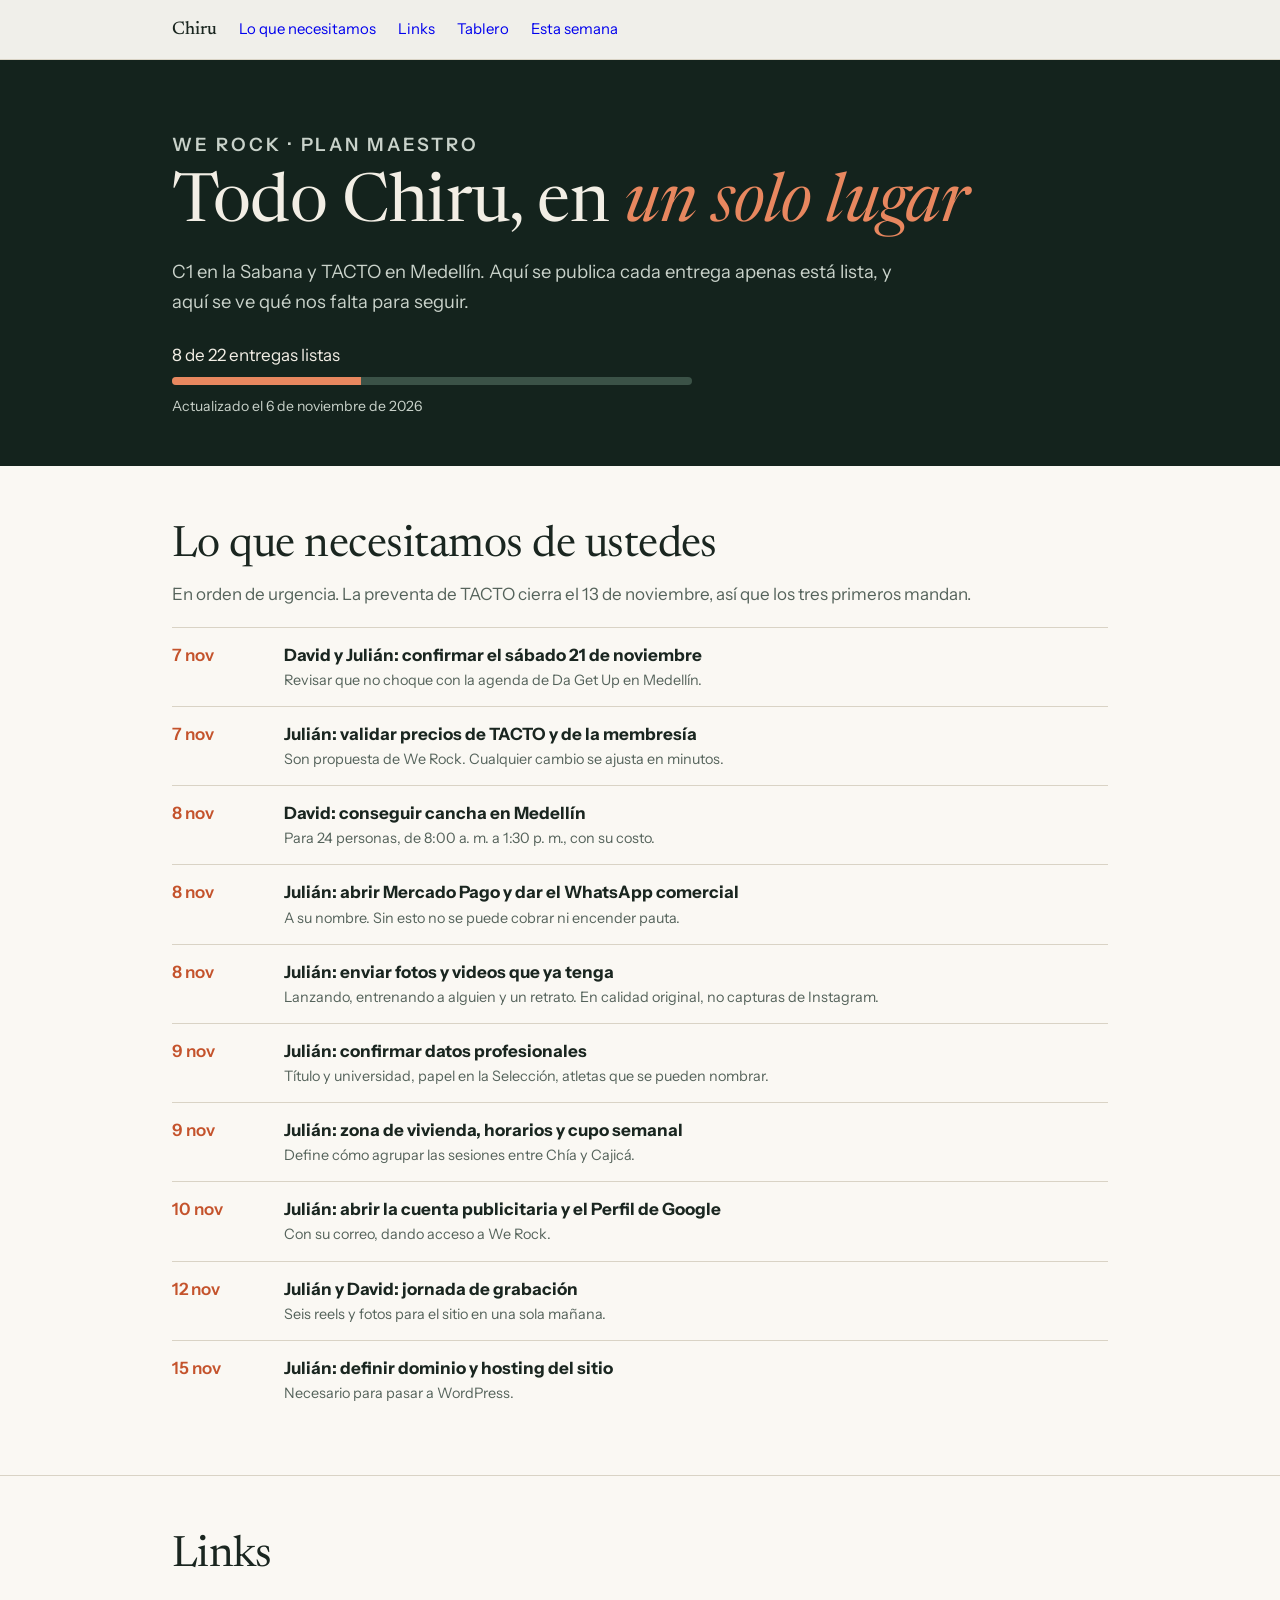
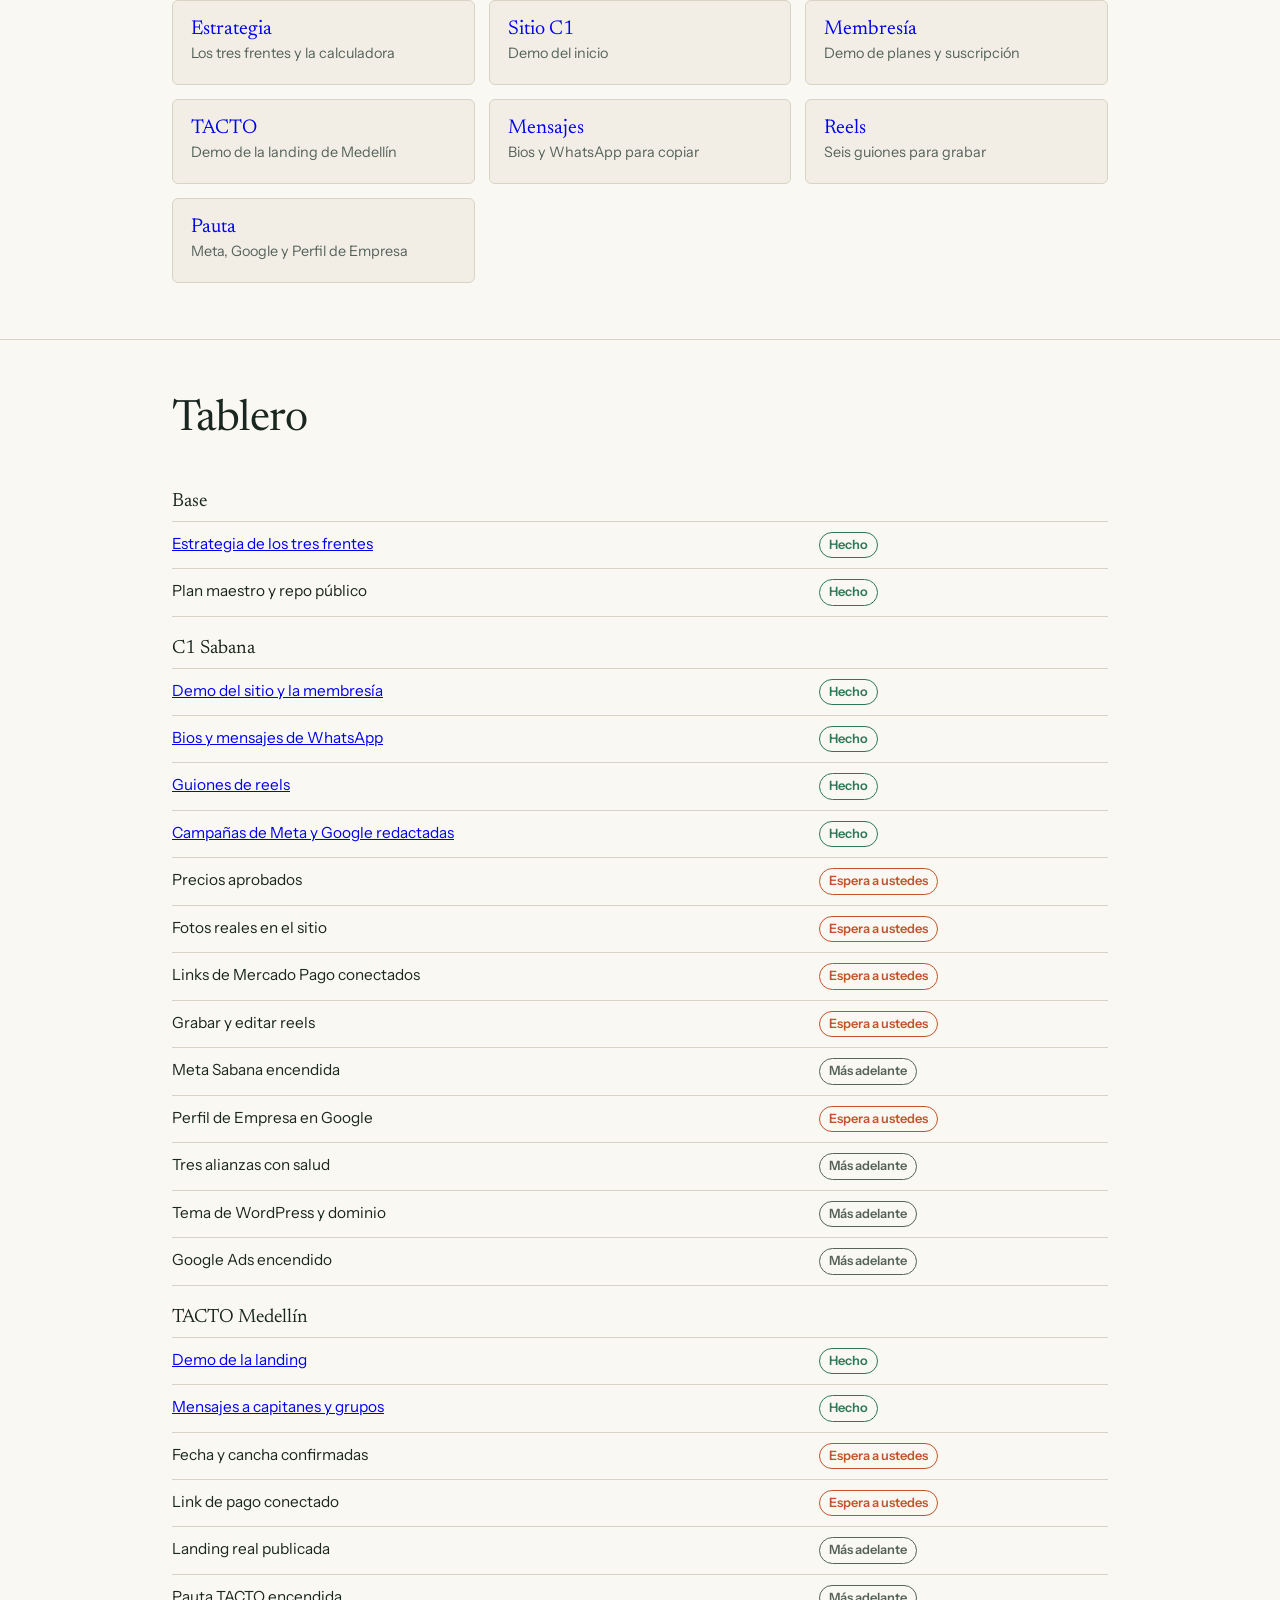
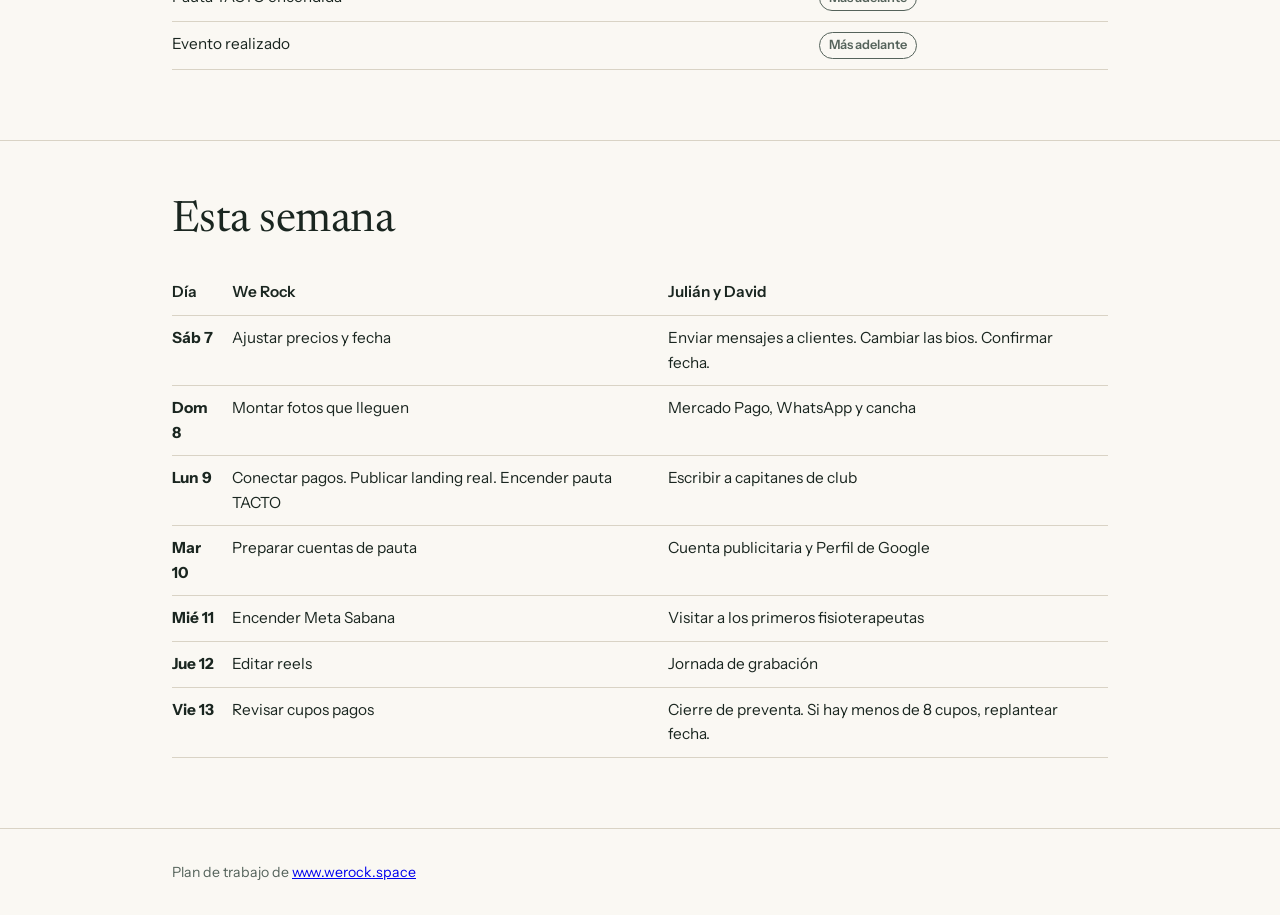
==== index.html @ 550014c7 "Plan maestro Chiru: estrategia, demos y kit de arranque Co-Authored-By: Claude Opus 5.5 <noreply@ant" ====
<!DOCTYPE html>
<html lang="es-CO">
<head>
<meta charset="utf-8">
<meta name="viewport" content="width=device-width,initial-scale=1">
<title>Chiru · Plan Maestro</title>
<meta name="description" content="Plan de trabajo de We Rock para Julián Chiru Torres: C1 y TACTO.">
<meta name="robots" content="noindex">
<link rel="preconnect" href="https://fonts.googleapis.com">
<link rel="preconnect" href="https://fonts.gstatic.com" crossorigin>
<link href="https://fonts.googleapis.com/css2?family=Instrument+Sans:wght@400;600&family=Newsreader:ital,opsz,wght@0,6..72,300..500;1,6..72,300..500&display=swap" rel="stylesheet">
<link rel="stylesheet" href="kit/kit.css">
</head>
<body>
<div class="nav"><div class="wrap"><b>Chiru</b><a href="#pedidos">Lo que necesitamos</a><a href="#accesos">Links</a><a href="#tablero">Tablero</a><a href="#semana">Esta semana</a></div></div>

<header class="portada"><div class="wrap">
  <p class="eyebrow">We Rock · Plan maestro</p>
  <h1>Todo Chiru, en <em>un solo lugar</em></h1>
  <p>C1 en la Sabana y TACTO en Medellín. Aquí se publica cada entrega apenas está lista, y aquí se ve qué nos falta para seguir.</p>
  <div class="avance">
    <span id="avance-texto"></span>
    <div class="barra"><i id="avance-barra"></i></div>
    <p style="font-size:.88rem;margin-top:10px">Actualizado el <span id="fecha"></span></p>
  </div>
</div></header>

<main>
<section id="pedidos"><div class="wrap">
  <h2>Lo que necesitamos de ustedes</h2>
  <p class="suave">En orden de urgencia. La preventa de TACTO cierra el 13 de noviembre, así que los tres primeros mandan.</p>
  <ol class="pedidos">
    <li><time>7 nov</time><div><b>David y Julián: confirmar el sábado 21 de noviembre</b><small>Revisar que no choque con la agenda de Da Get Up en Medellín.</small></div></li>
    <li><time>7 nov</time><div><b>Julián: validar precios de TACTO y de la membresía</b><small>Son propuesta de We Rock. Cualquier cambio se ajusta en minutos.</small></div></li>
    <li><time>8 nov</time><div><b>David: conseguir cancha en Medellín</b><small>Para 24 personas, de 8:00 a. m. a 1:30 p. m., con su costo.</small></div></li>
    <li><time>8 nov</time><div><b>Julián: abrir Mercado Pago y dar el WhatsApp comercial</b><small>A su nombre. Sin esto no se puede cobrar ni encender pauta.</small></div></li>
    <li><time>8 nov</time><div><b>Julián: enviar fotos y videos que ya tenga</b><small>Lanzando, entrenando a alguien y un retrato. En calidad original, no capturas de Instagram.</small></div></li>
    <li><time>9 nov</time><div><b>Julián: confirmar datos profesionales</b><small>Título y universidad, papel en la Selección, atletas que se pueden nombrar.</small></div></li>
    <li><time>9 nov</time><div><b>Julián: zona de vivienda, horarios y cupo semanal</b><small>Define cómo agrupar las sesiones entre Chía y Cajicá.</small></div></li>
    <li><time>10 nov</time><div><b>Julián: abrir la cuenta publicitaria y el Perfil de Google</b><small>Con su correo, dando acceso a We Rock.</small></div></li>
    <li><time>12 nov</time><div><b>Julián y David: jornada de grabación</b><small>Seis reels y fotos para el sitio en una sola mañana.</small></div></li>
    <li><time>15 nov</time><div><b>Julián: definir dominio y hosting del sitio</b><small>Necesario para pasar a WordPress.</small></div></li>
  </ol>
</div></section>

<section id="accesos"><div class="wrap">
  <h2>Links</h2>
  <div class="accesos">
    <a href="estrategia/"><b>Estrategia</b><span>Los tres frentes y la calculadora</span></a>
    <a href="sitio/"><b>Sitio C1</b><span>Demo del inicio</span></a>
    <a href="sitio/membresia.html"><b>Membresía</b><span>Demo de planes y suscripción</span></a>
    <a href="medellin/"><b>TACTO</b><span>Demo de la landing de Medellín</span></a>
    <a href="kit/mensajes.html"><b>Mensajes</b><span>Bios y WhatsApp para copiar</span></a>
    <a href="kit/reels.html"><b>Reels</b><span>Seis guiones para grabar</span></a>
    <a href="kit/pauta.html"><b>Pauta</b><span>Meta, Google y Perfil de Empresa</span></a>
  </div>
</div></section>

<section id="tablero"><div class="wrap">
  <h2>Tablero</h2>
  <div class="scroll"><table id="tabla"></table></div>
</div></section>

<section id="semana"><div class="wrap">
  <h2>Esta semana</h2>
  <div class="scroll"><table>
    <tr><th>Día</th><th>We Rock</th><th>Julián y David</th></tr>
    <tr><td><b>Sáb 7</b></td><td>Ajustar precios y fecha</td><td>Enviar mensajes a clientes. Cambiar las bios. Confirmar fecha.</td></tr>
    <tr><td><b>Dom 8</b></td><td>Montar fotos que lleguen</td><td>Mercado Pago, WhatsApp y cancha</td></tr>
    <tr><td><b>Lun 9</b></td><td>Conectar pagos. Publicar landing real. Encender pauta TACTO</td><td>Escribir a capitanes de club</td></tr>
    <tr><td><b>Mar 10</b></td><td>Preparar cuentas de pauta</td><td>Cuenta publicitaria y Perfil de Google</td></tr>
    <tr><td><b>Mié 11</b></td><td>Encender Meta Sabana</td><td>Visitar a los primeros fisioterapeutas</td></tr>
    <tr><td><b>Jue 12</b></td><td>Editar reels</td><td>Jornada de grabación</td></tr>
    <tr><td><b>Vie 13</b></td><td>Revisar cupos pagos</td><td>Cierre de preventa. Si hay menos de 8 cupos, replantear fecha.</td></tr>
  </table></div>
</div></section>
</main>

<footer><div class="wrap">Plan de trabajo de <a href="https://www.werock.space">www.werock.space</a></div></footer>

<script>
/* Tablero: se actualiza aquí. Estados: hecho, curso, espera, luego */
const ACTUALIZADO = '6 de noviembre de 2026';
const TABLERO = [
  ['Base', [
    ['Estrategia de los tres frentes', 'hecho', 'estrategia/'],
    ['Plan maestro y repo público', 'hecho', ''],
  ]],
  ['C1 Sabana', [
    ['Demo del sitio y la membresía', 'hecho', 'sitio/'],
    ['Bios y mensajes de WhatsApp', 'hecho', 'kit/mensajes.html'],
    ['Guiones de reels', 'hecho', 'kit/reels.html'],
    ['Campañas de Meta y Google redactadas', 'hecho', 'kit/pauta.html'],
    ['Precios aprobados', 'espera', ''],
    ['Fotos reales en el sitio', 'espera', ''],
    ['Links de Mercado Pago conectados', 'espera', ''],
    ['Grabar y editar reels', 'espera', ''],
    ['Meta Sabana encendida', 'luego', ''],
    ['Perfil de Empresa en Google', 'espera', ''],
    ['Tres alianzas con salud', 'luego', ''],
    ['Tema de WordPress y dominio', 'luego', ''],
    ['Google Ads encendido', 'luego', ''],
  ]],
  ['TACTO Medellín', [
    ['Demo de la landing', 'hecho', 'medellin/'],
    ['Mensajes a capitanes y grupos', 'hecho', 'kit/mensajes.html#medellin'],
    ['Fecha y cancha confirmadas', 'espera', ''],
    ['Link de pago conectado', 'espera', ''],
    ['Landing real publicada', 'luego', ''],
    ['Pauta TACTO encendida', 'luego', ''],
    ['Evento realizado', 'luego', ''],
  ]],
];
const NOMBRE = {hecho:'Hecho', curso:'En curso', espera:'Espera a ustedes', luego:'Más adelante'};
const filas = TABLERO.flatMap(([frente, items]) => [
  `<tr class="fila-frente"><td colspan="2">${frente}</td></tr>`,
  ...items.map(([t, e, l]) => `<tr><td>${l ? `<a href="${l}">${t}</a>` : t}</td><td><span class="estado ${e}">${NOMBRE[e]}</span></td></tr>`)
]);
document.getElementById('tabla').innerHTML = filas.join('');
const todos = TABLERO.flatMap(f => f[1]), listos = todos.filter(i => i[1] === 'hecho').length;
document.getElementById('avance-texto').textContent = `${listos} de ${todos.length} entregas listas`;
document.getElementById('avance-barra').style.width = (listos / todos.length * 100) + '%';
document.getElementById('fecha').textContent = ACTUALIZADO;
</script>
</body>
</html>
---- kit/kit.css ----
/* Plan maestro y kit de trabajo Chiru */
:root{--pino:#14231d;--hueso:#f2eee5;--papel:#faf8f3;--linea:#d9d3c5;--arcilla:#c4532c;--texto:#1a2620;--suave:#55635b;--verde:#2c7a55;--ambar:#a86a00;--nav:60px}
*{box-sizing:border-box;margin:0}
html{scroll-behavior:smooth;scroll-padding-top:calc(var(--nav) + 16px)}
body{font:400 17px/1.6 'Instrument Sans',system-ui,sans-serif;color:var(--texto);background:var(--papel);-webkit-font-smoothing:antialiased}
h1,h2,h3{font-family:'Newsreader',Georgia,serif;font-weight:400;line-height:1.1;letter-spacing:-.012em}
h1{font-size:clamp(2.5rem,6vw,4.2rem)}
h2{font-size:clamp(1.9rem,3.6vw,2.7rem);margin-bottom:12px}
h3{font-size:1.4rem;margin:28px 0 8px}
em{color:var(--arcilla)}
.wrap{max-width:980px;margin:0 auto;padding:0 22px}
.nav{position:fixed;inset:0 0 auto 0;height:var(--nav);background:rgba(250,248,243,.96);border-bottom:1px solid var(--linea);z-index:20;overflow-x:auto}
.nav .wrap{height:100%;display:flex;align-items:center;gap:22px;white-space:nowrap;font-size:.93rem}
.nav a{text-decoration:none}.nav a:hover{color:var(--arcilla)}
.nav b{font:500 1.15rem 'Newsreader',serif}
.portada{padding:calc(var(--nav) + 56px) 0 48px;background:var(--pino);color:var(--hueso)}
.portada p{color:#c9d2ca;font-size:1.15rem;margin-top:14px;max-width:62ch}
.portada em{color:#e8875f}
.eyebrow{font-size:.76rem;font-weight:600;letter-spacing:.15em;text-transform:uppercase;color:#8ba193;margin-bottom:10px}
section{padding:56px 0;border-bottom:1px solid var(--linea)}
p+p{margin-top:10px}
ul,ol{padding-left:20px}li{margin-bottom:6px}
.suave{color:var(--suave)}
.scroll{overflow-x:auto}
table{width:100%;border-collapse:collapse;margin:14px 0;font-size:.96rem}
th,td{text-align:left;padding:10px 12px 10px 0;border-bottom:1px solid var(--linea);vertical-align:top}
th{font-weight:600}

/* Avance */
.avance{margin-top:26px;max-width:520px}
.barra{height:8px;background:#3b5247;border-radius:4px;overflow:hidden;margin-top:8px}
.barra i{display:block;height:100%;background:#e8875f}

/* Accesos */
.accesos{display:grid;grid-template-columns:repeat(3,minmax(0,1fr));gap:14px;margin-top:20px}
.accesos a{display:block;background:var(--hueso);border:1px solid var(--linea);border-radius:6px;padding:18px;text-decoration:none}
.accesos a:hover{border-color:var(--arcilla)}
.accesos b{display:block;font:400 1.25rem 'Newsreader',serif}
.accesos span{font-size:.9rem;color:var(--suave)}

/* Estados */
.estado{display:inline-block;font-size:.8rem;font-weight:600;padding:2px 9px;border-radius:999px;white-space:nowrap;border:1px solid}
.hecho{color:var(--verde)}.curso{color:var(--ambar)}.espera{color:var(--arcilla)}.luego{color:var(--suave)}
.fila-frente td{font:400 1.2rem 'Newsreader',serif;padding-top:22px}

/* Pedidos */
.pedidos{list-style:none;padding:0;margin-top:18px}
.pedidos li{display:grid;grid-template-columns:96px 1fr;gap:16px;padding:14px 0;border-top:1px solid var(--linea);margin:0}
.pedidos time{font-weight:600;color:var(--arcilla)}
.pedidos small{display:block;color:var(--suave);font-size:.9rem}

/* Mensajes */
.msg{background:#fff;border:1px solid var(--linea);border-radius:6px;padding:20px;margin-top:14px}
.msg pre{font:400 1rem/1.55 'Instrument Sans',sans-serif;white-space:pre-wrap;word-break:break-word}
.copiar{margin-top:14px;min-height:42px;padding:8px 18px;border-radius:999px;border:1.5px solid var(--pino);background:none;color:var(--pino);font:600 .92rem 'Instrument Sans',sans-serif;cursor:pointer}
.copiar:hover{background:var(--pino);color:var(--hueso)}
.nota{background:#fbeee7;border-left:3px solid var(--arcilla);padding:13px 17px;margin:16px 0;font-size:.97rem}
:focus-visible{outline:2px solid var(--arcilla);outline-offset:3px}

/* Guiones */
.guion{background:#fff;border:1px solid var(--linea);border-radius:6px;padding:22px;margin-top:20px}
.guion h3{margin-top:0}
.guion th{width:auto}
footer{padding:32px 0;font-size:.88rem;color:var(--suave)}
@media (max-width:720px){
  .accesos{grid-template-columns:1fr}
  .pedidos li{grid-template-columns:1fr;gap:2px}
}
@media (prefers-reduced-motion:reduce){html{scroll-behavior:auto}}
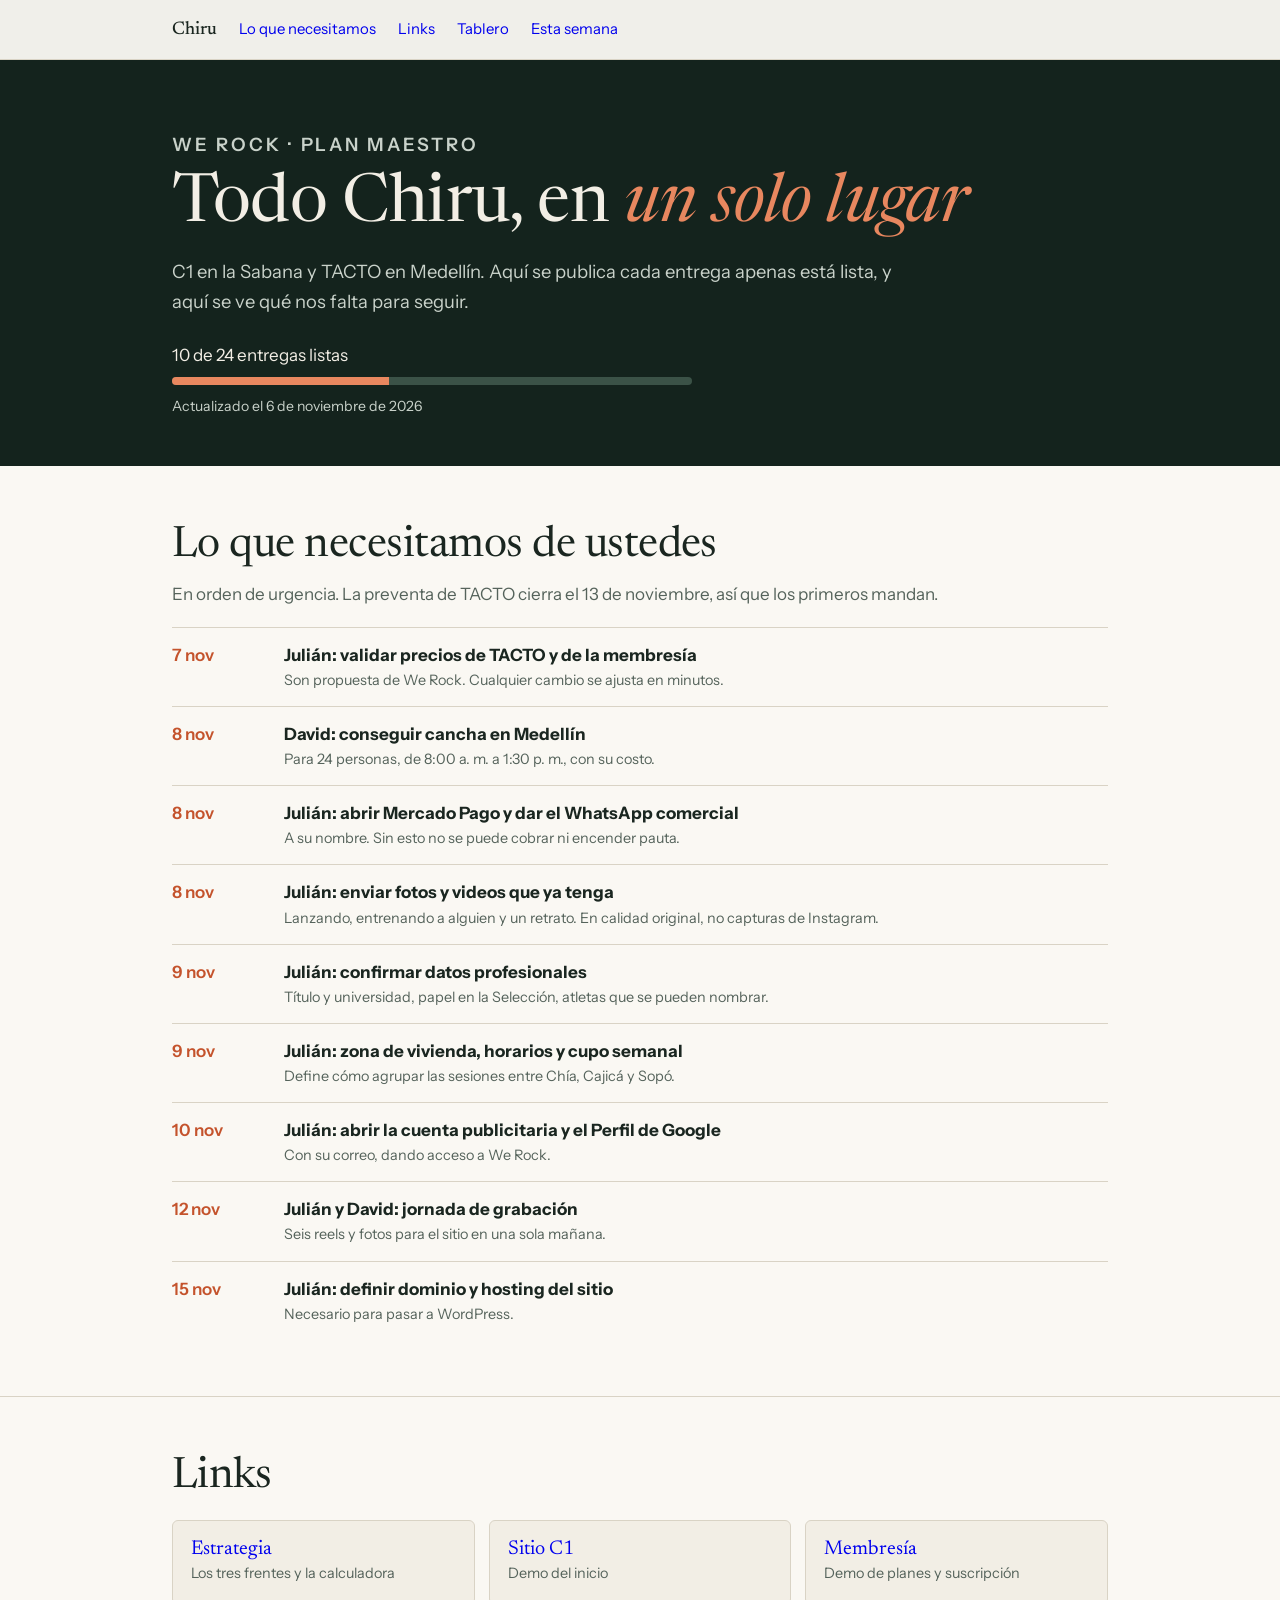
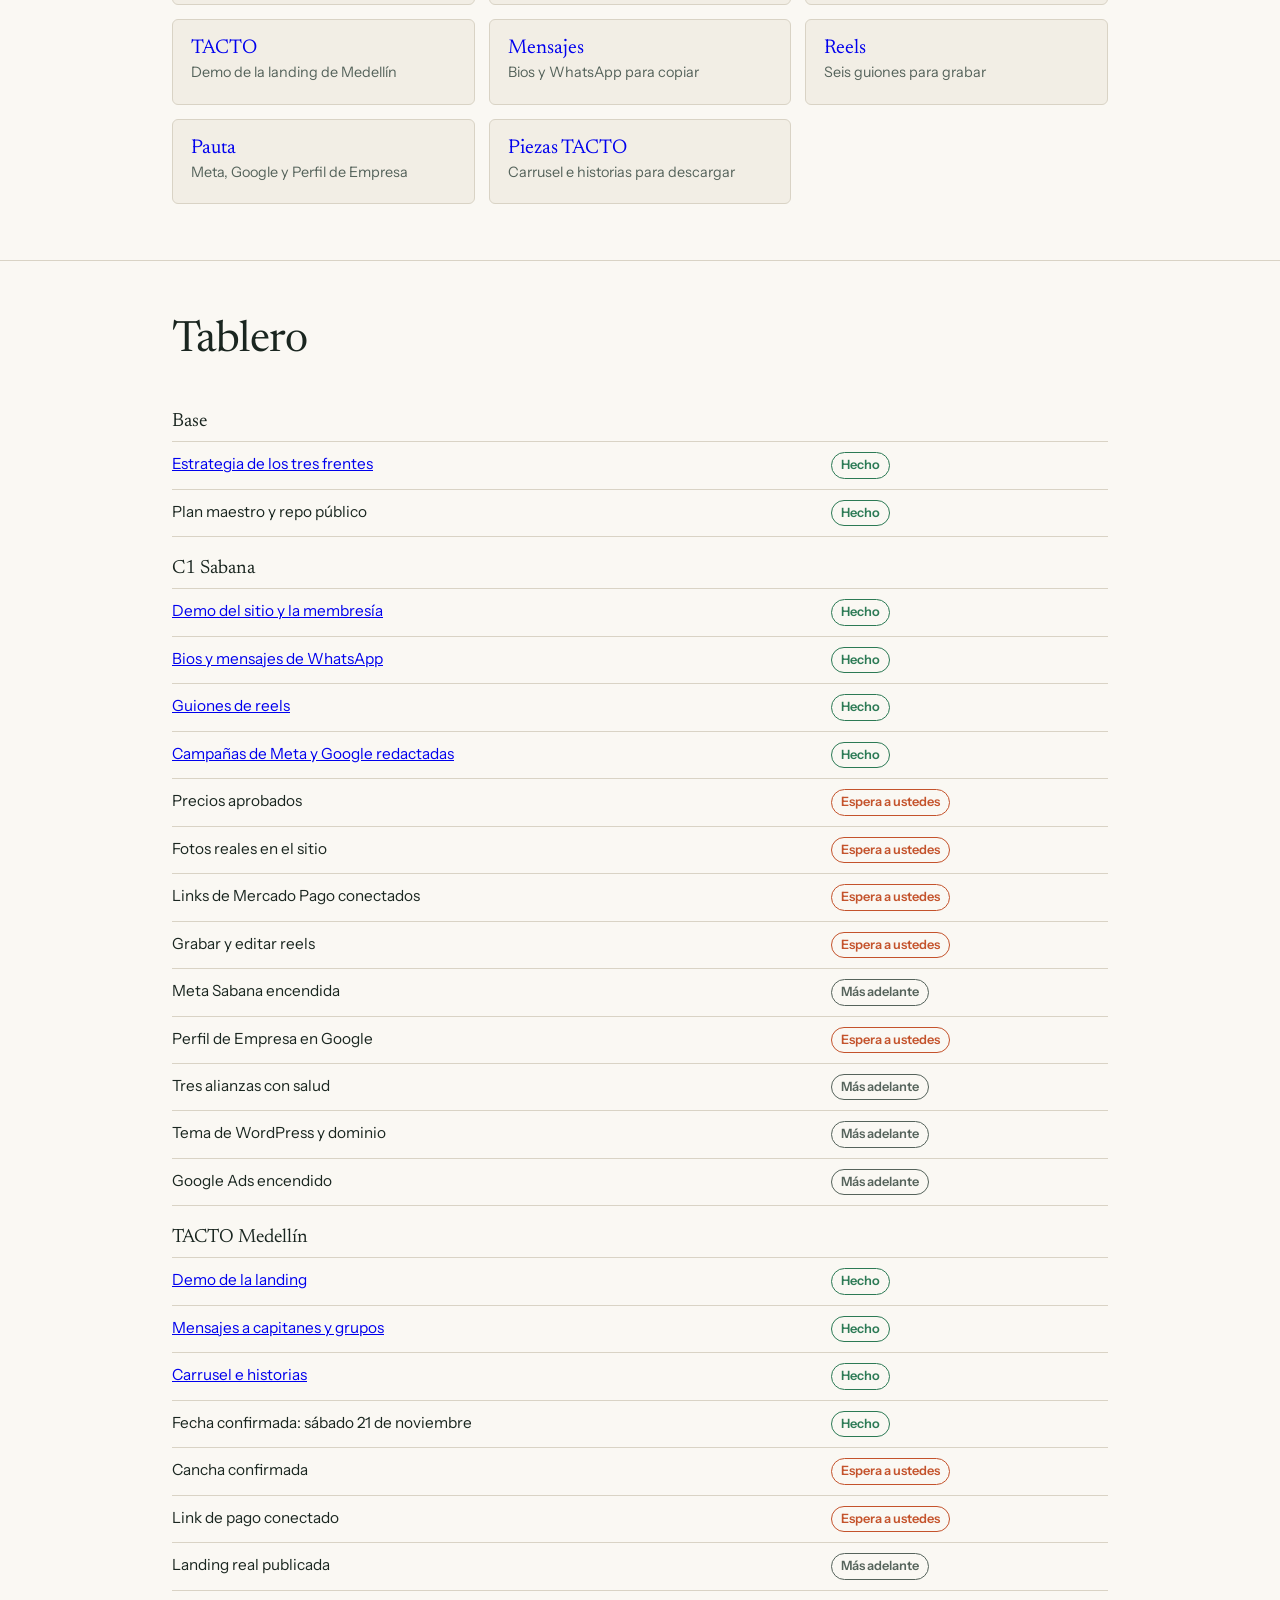
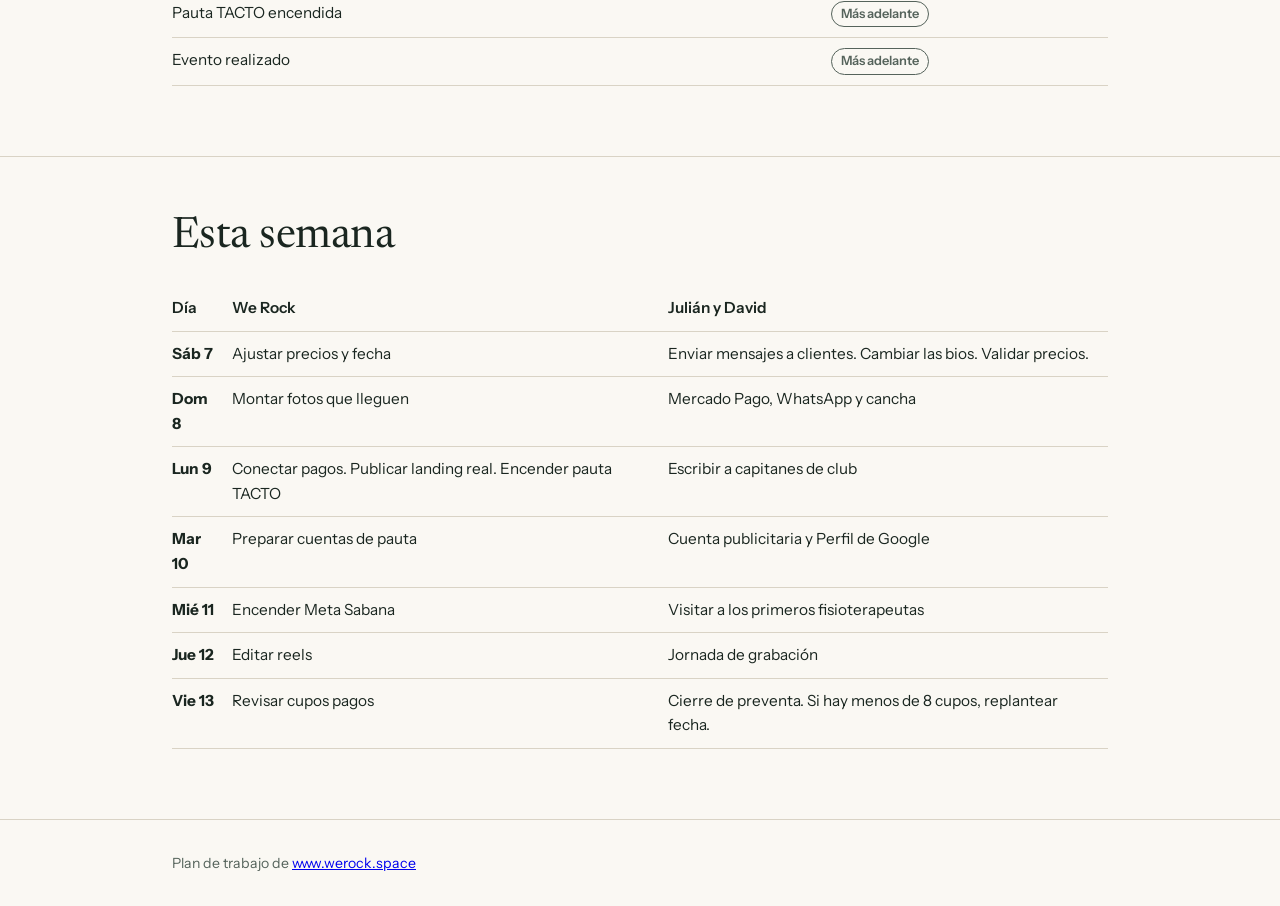
==== commit 3c54adf6: "Fecha TACTO confirmada, piezas gráficas y Sopó en el mercado Co-Authored-By: Claude Opus 5.5 <norepl" ====
--- a/index.html
+++ b/index.html
@@ -28,15 +28,15 @@
 <main>
 <section id="pedidos"><div class="wrap">
   <h2>Lo que necesitamos de ustedes</h2>
-  <p class="suave">En orden de urgencia. La preventa de TACTO cierra el 13 de noviembre, así que los tres primeros mandan.</p>
+  <p class="suave">En orden de urgencia. La preventa de TACTO cierra el 13 de noviembre, así que los primeros mandan.</p>
   <ol class="pedidos">
-    <li><time>7 nov</time><div><b>David y Julián: confirmar el sábado 21 de noviembre</b><small>Revisar que no choque con la agenda de Da Get Up en Medellín.</small></div></li>
+    
     <li><time>7 nov</time><div><b>Julián: validar precios de TACTO y de la membresía</b><small>Son propuesta de We Rock. Cualquier cambio se ajusta en minutos.</small></div></li>
     <li><time>8 nov</time><div><b>David: conseguir cancha en Medellín</b><small>Para 24 personas, de 8:00 a. m. a 1:30 p. m., con su costo.</small></div></li>
     <li><time>8 nov</time><div><b>Julián: abrir Mercado Pago y dar el WhatsApp comercial</b><small>A su nombre. Sin esto no se puede cobrar ni encender pauta.</small></div></li>
     <li><time>8 nov</time><div><b>Julián: enviar fotos y videos que ya tenga</b><small>Lanzando, entrenando a alguien y un retrato. En calidad original, no capturas de Instagram.</small></div></li>
     <li><time>9 nov</time><div><b>Julián: confirmar datos profesionales</b><small>Título y universidad, papel en la Selección, atletas que se pueden nombrar.</small></div></li>
-    <li><time>9 nov</time><div><b>Julián: zona de vivienda, horarios y cupo semanal</b><small>Define cómo agrupar las sesiones entre Chía y Cajicá.</small></div></li>
+    <li><time>9 nov</time><div><b>Julián: zona de vivienda, horarios y cupo semanal</b><small>Define cómo agrupar las sesiones entre Chía, Cajicá y Sopó.</small></div></li>
     <li><time>10 nov</time><div><b>Julián: abrir la cuenta publicitaria y el Perfil de Google</b><small>Con su correo, dando acceso a We Rock.</small></div></li>
     <li><time>12 nov</time><div><b>Julián y David: jornada de grabación</b><small>Seis reels y fotos para el sitio en una sola mañana.</small></div></li>
     <li><time>15 nov</time><div><b>Julián: definir dominio y hosting del sitio</b><small>Necesario para pasar a WordPress.</small></div></li>
@@ -53,6 +53,7 @@
     <a href="kit/mensajes.html"><b>Mensajes</b><span>Bios y WhatsApp para copiar</span></a>
     <a href="kit/reels.html"><b>Reels</b><span>Seis guiones para grabar</span></a>
     <a href="kit/pauta.html"><b>Pauta</b><span>Meta, Google y Perfil de Empresa</span></a>
+    <a href="kit/piezas.html"><b>Piezas TACTO</b><span>Carrusel e historias para descargar</span></a>
   </div>
 </div></section>
 
@@ -65,7 +66,7 @@
   <h2>Esta semana</h2>
   <div class="scroll"><table>
     <tr><th>Día</th><th>We Rock</th><th>Julián y David</th></tr>
-    <tr><td><b>Sáb 7</b></td><td>Ajustar precios y fecha</td><td>Enviar mensajes a clientes. Cambiar las bios. Confirmar fecha.</td></tr>
+    <tr><td><b>Sáb 7</b></td><td>Ajustar precios y fecha</td><td>Enviar mensajes a clientes. Cambiar las bios. Validar precios.</td></tr>
     <tr><td><b>Dom 8</b></td><td>Montar fotos que lleguen</td><td>Mercado Pago, WhatsApp y cancha</td></tr>
     <tr><td><b>Lun 9</b></td><td>Conectar pagos. Publicar landing real. Encender pauta TACTO</td><td>Escribir a capitanes de club</td></tr>
     <tr><td><b>Mar 10</b></td><td>Preparar cuentas de pauta</td><td>Cuenta publicitaria y Perfil de Google</td></tr>
@@ -104,7 +105,9 @@
   ['TACTO Medellín', [
     ['Demo de la landing', 'hecho', 'medellin/'],
     ['Mensajes a capitanes y grupos', 'hecho', 'kit/mensajes.html#medellin'],
-    ['Fecha y cancha confirmadas', 'espera', ''],
+    ['Carrusel e historias', 'hecho', 'kit/piezas.html'],
+    ['Fecha confirmada: sábado 21 de noviembre', 'hecho', ''],
+    ['Cancha confirmada', 'espera', ''],
     ['Link de pago conectado', 'espera', ''],
     ['Landing real publicada', 'luego', ''],
     ['Pauta TACTO encendida', 'luego', ''],
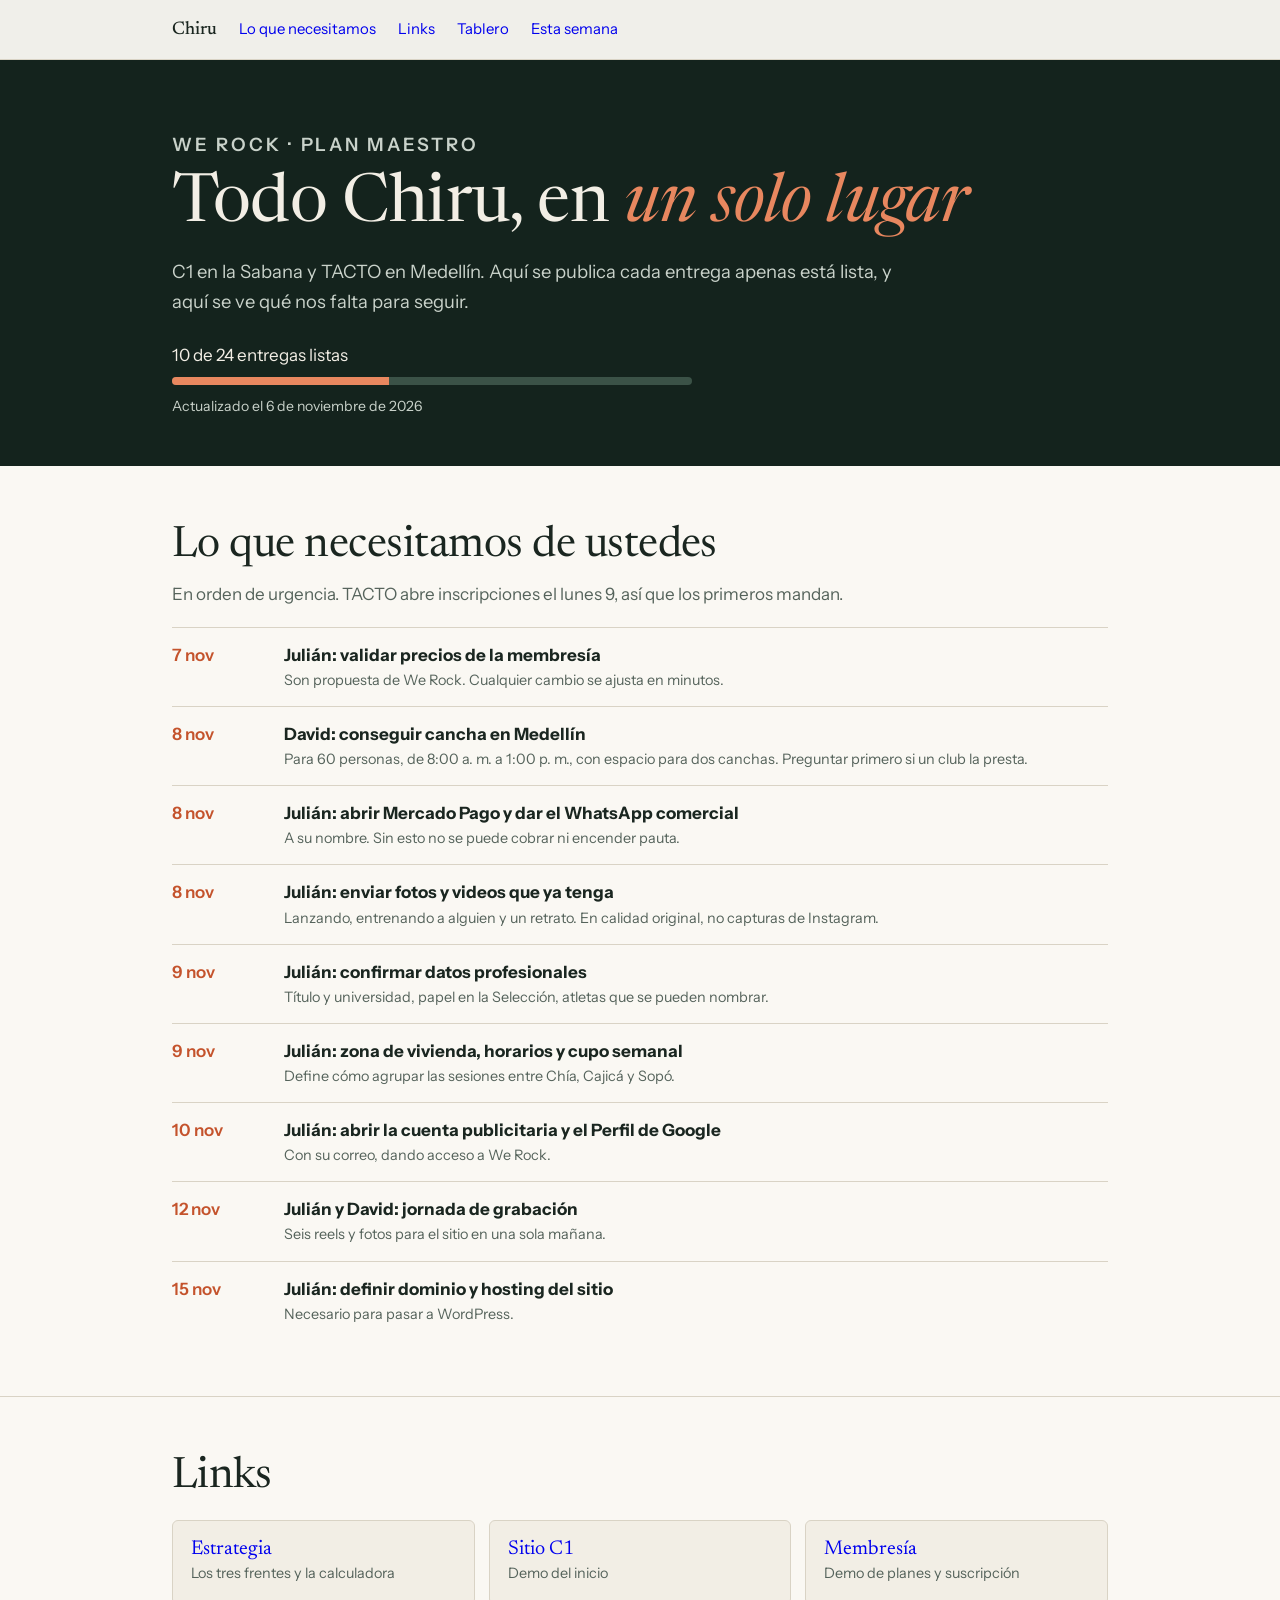
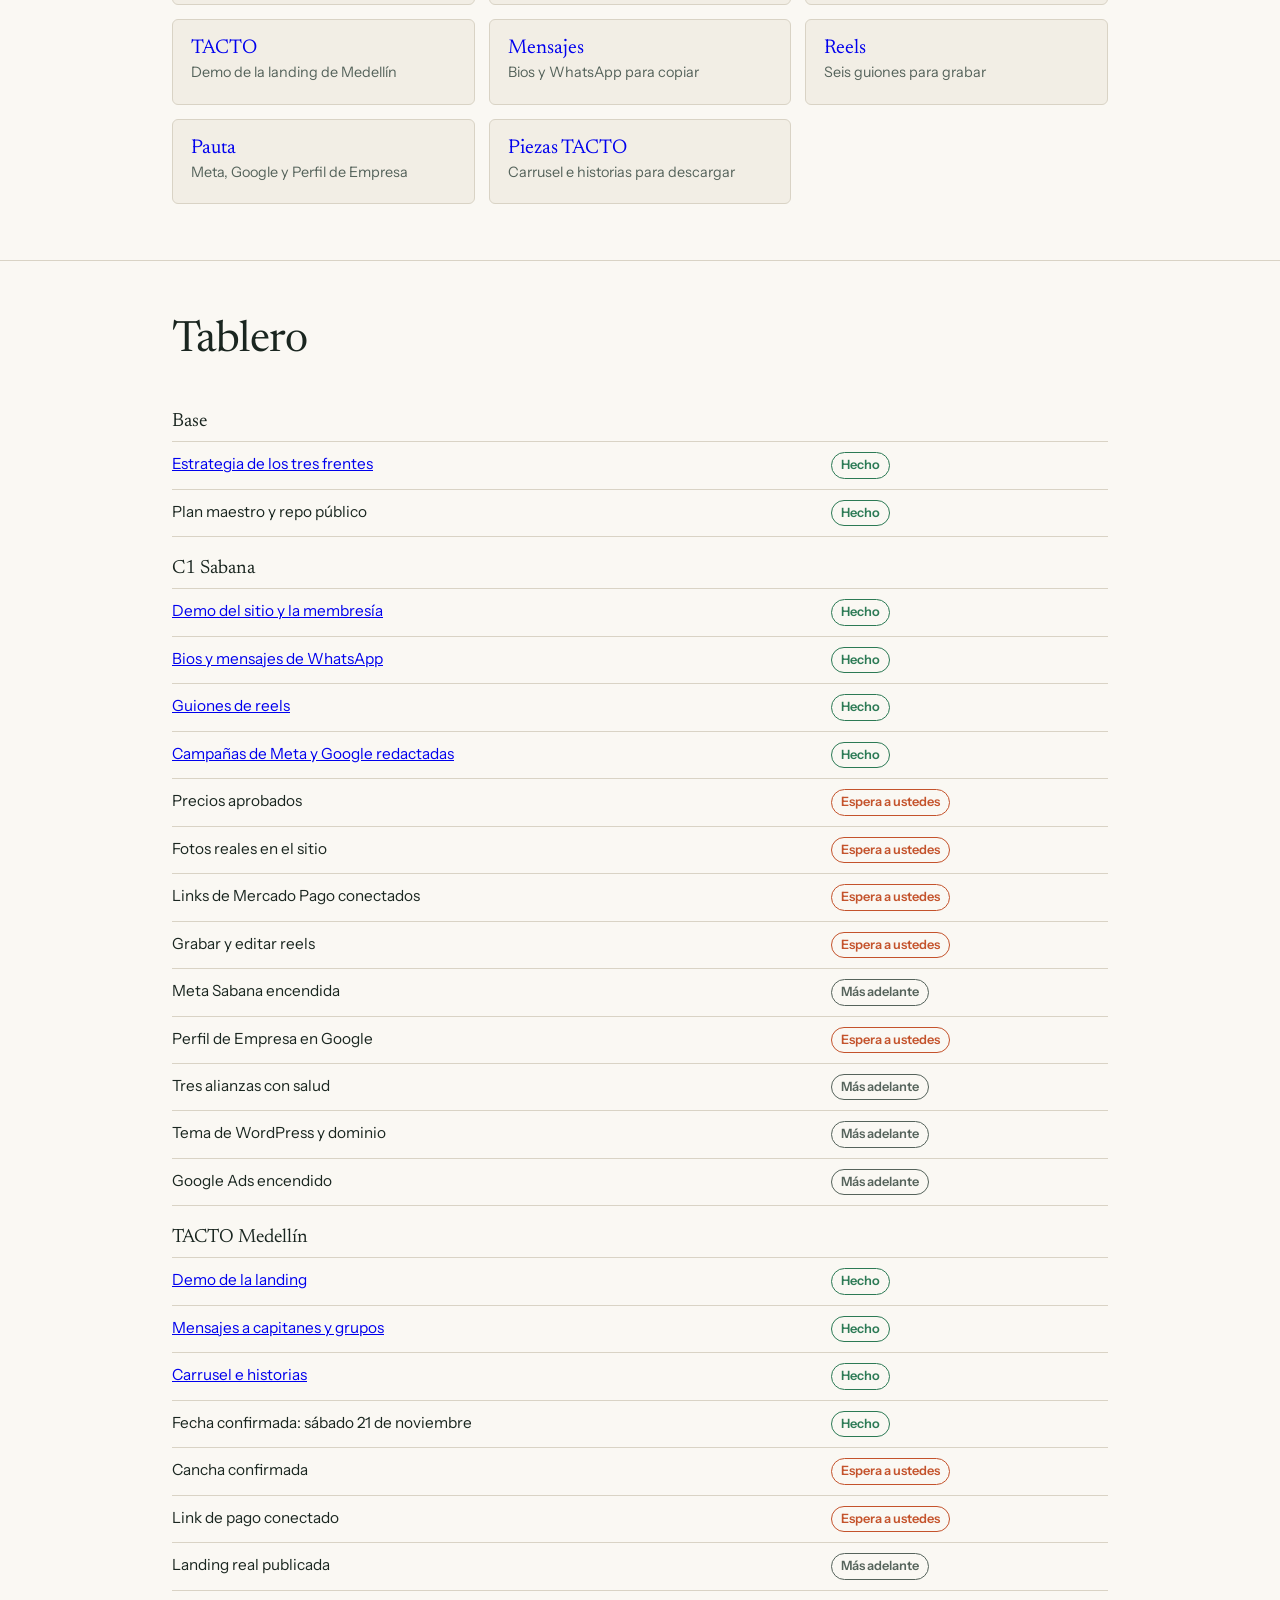
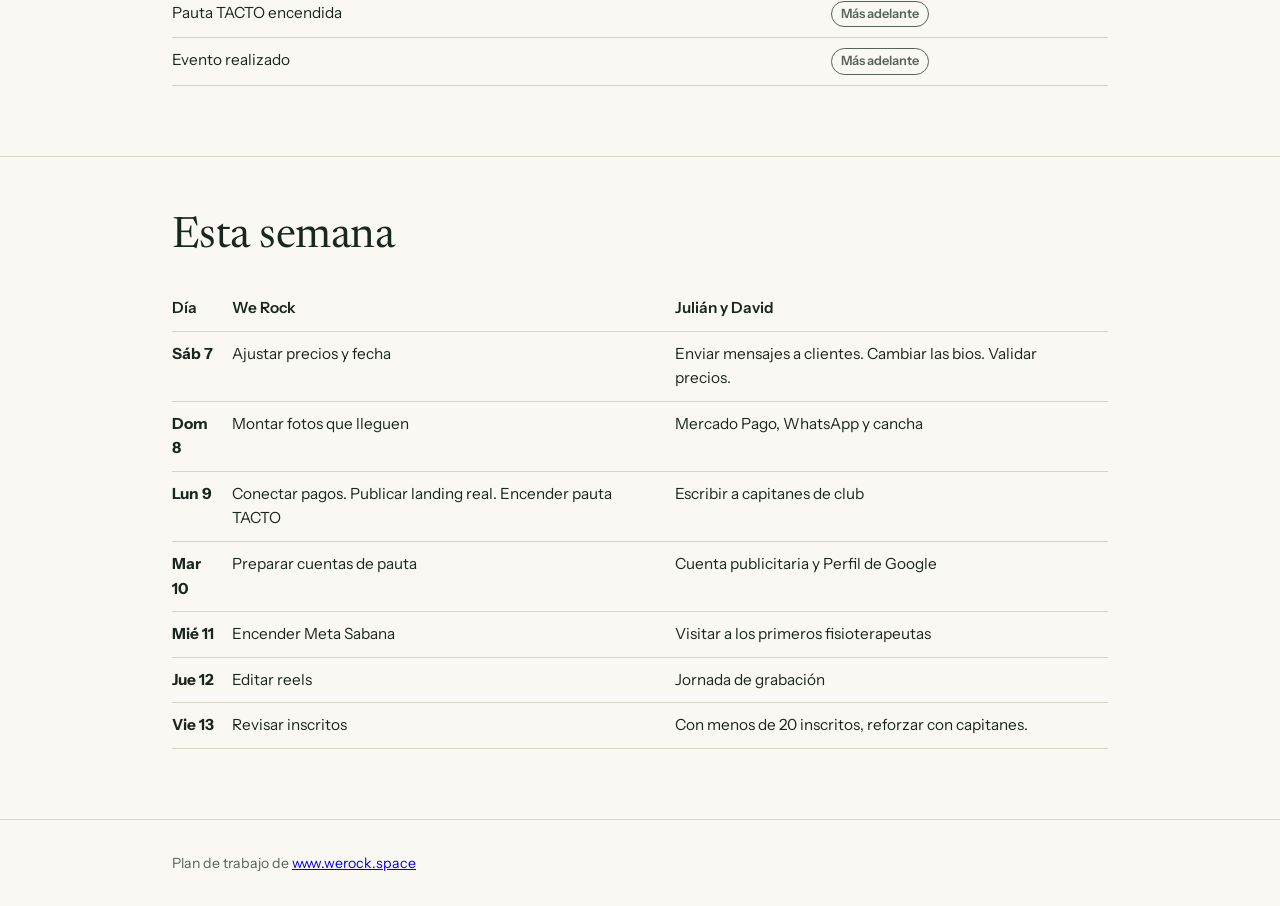
==== commit 19629740: "TACTO pasa a plan masivo de $10.000 con juego abierto Precio unico, todos los niveles, hasta 60 pers" ====
--- a/index.html
+++ b/index.html
@@ -28,11 +28,11 @@
 <main>
 <section id="pedidos"><div class="wrap">
   <h2>Lo que necesitamos de ustedes</h2>
-  <p class="suave">En orden de urgencia. La preventa de TACTO cierra el 13 de noviembre, así que los primeros mandan.</p>
+  <p class="suave">En orden de urgencia. TACTO abre inscripciones el lunes 9, así que los primeros mandan.</p>
   <ol class="pedidos">
     
-    <li><time>7 nov</time><div><b>Julián: validar precios de TACTO y de la membresía</b><small>Son propuesta de We Rock. Cualquier cambio se ajusta en minutos.</small></div></li>
-    <li><time>8 nov</time><div><b>David: conseguir cancha en Medellín</b><small>Para 24 personas, de 8:00 a. m. a 1:30 p. m., con su costo.</small></div></li>
+    <li><time>7 nov</time><div><b>Julián: validar precios de la membresía</b><small>Son propuesta de We Rock. Cualquier cambio se ajusta en minutos.</small></div></li>
+    <li><time>8 nov</time><div><b>David: conseguir cancha en Medellín</b><small>Para 60 personas, de 8:00 a. m. a 1:00 p. m., con espacio para dos canchas. Preguntar primero si un club la presta.</small></div></li>
     <li><time>8 nov</time><div><b>Julián: abrir Mercado Pago y dar el WhatsApp comercial</b><small>A su nombre. Sin esto no se puede cobrar ni encender pauta.</small></div></li>
     <li><time>8 nov</time><div><b>Julián: enviar fotos y videos que ya tenga</b><small>Lanzando, entrenando a alguien y un retrato. En calidad original, no capturas de Instagram.</small></div></li>
     <li><time>9 nov</time><div><b>Julián: confirmar datos profesionales</b><small>Título y universidad, papel en la Selección, atletas que se pueden nombrar.</small></div></li>
@@ -72,7 +72,7 @@
     <tr><td><b>Mar 10</b></td><td>Preparar cuentas de pauta</td><td>Cuenta publicitaria y Perfil de Google</td></tr>
     <tr><td><b>Mié 11</b></td><td>Encender Meta Sabana</td><td>Visitar a los primeros fisioterapeutas</td></tr>
     <tr><td><b>Jue 12</b></td><td>Editar reels</td><td>Jornada de grabación</td></tr>
-    <tr><td><b>Vie 13</b></td><td>Revisar cupos pagos</td><td>Cierre de preventa. Si hay menos de 8 cupos, replantear fecha.</td></tr>
+    <tr><td><b>Vie 13</b></td><td>Revisar inscritos</td><td>Con menos de 20 inscritos, reforzar con capitanes.</td></tr>
   </table></div>
 </div></section>
 </main>
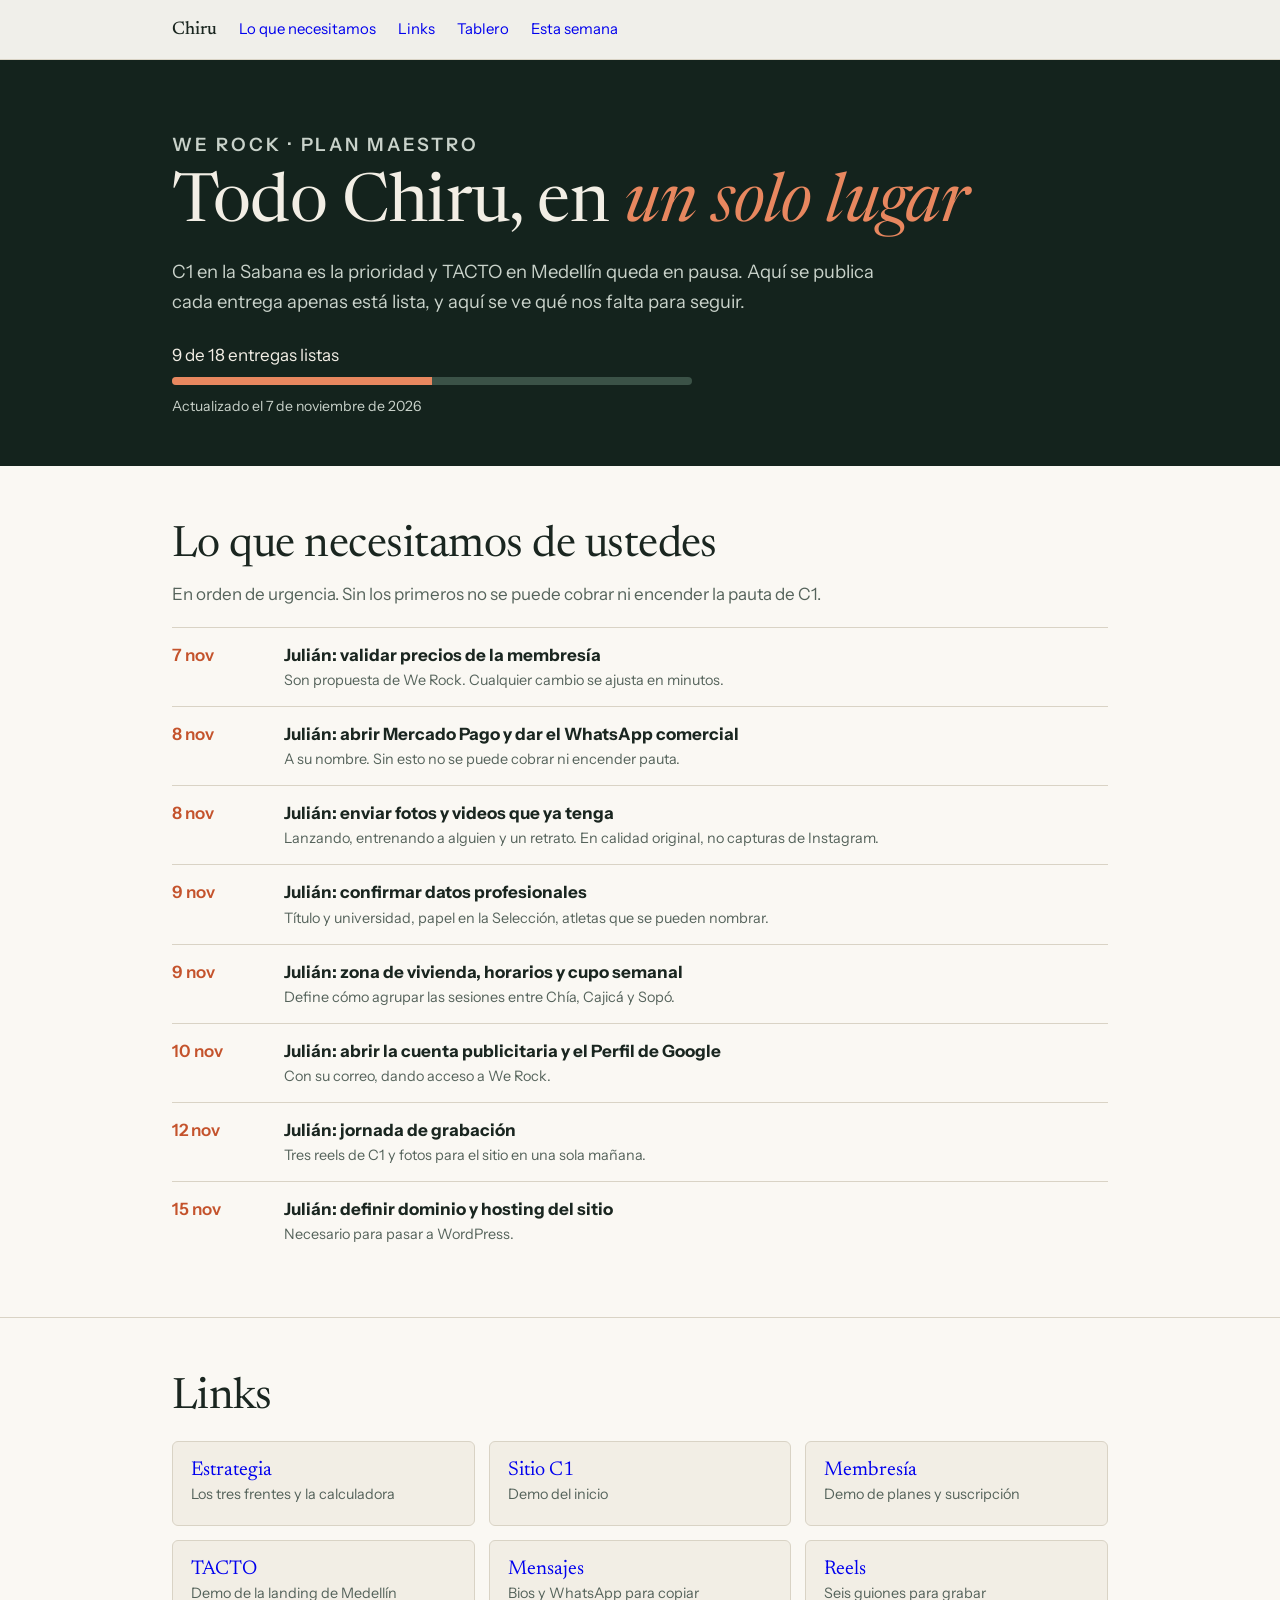
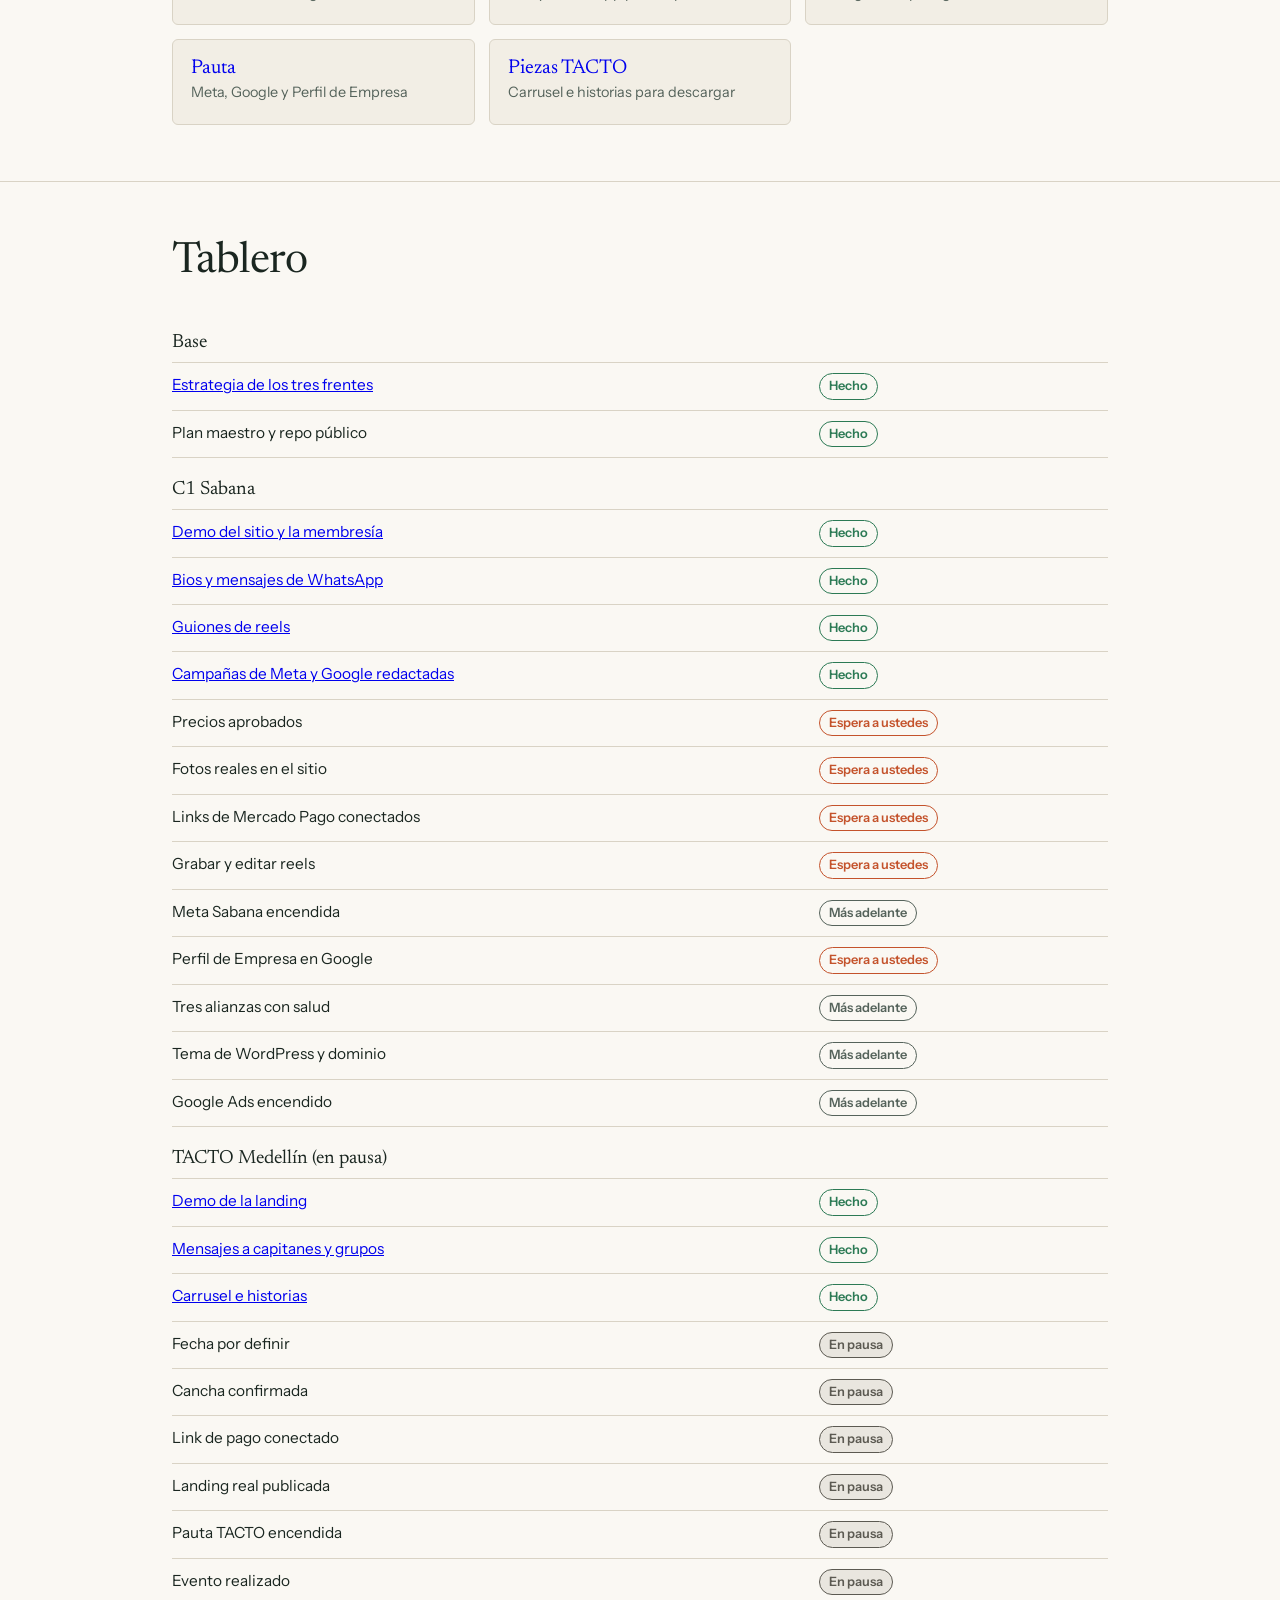
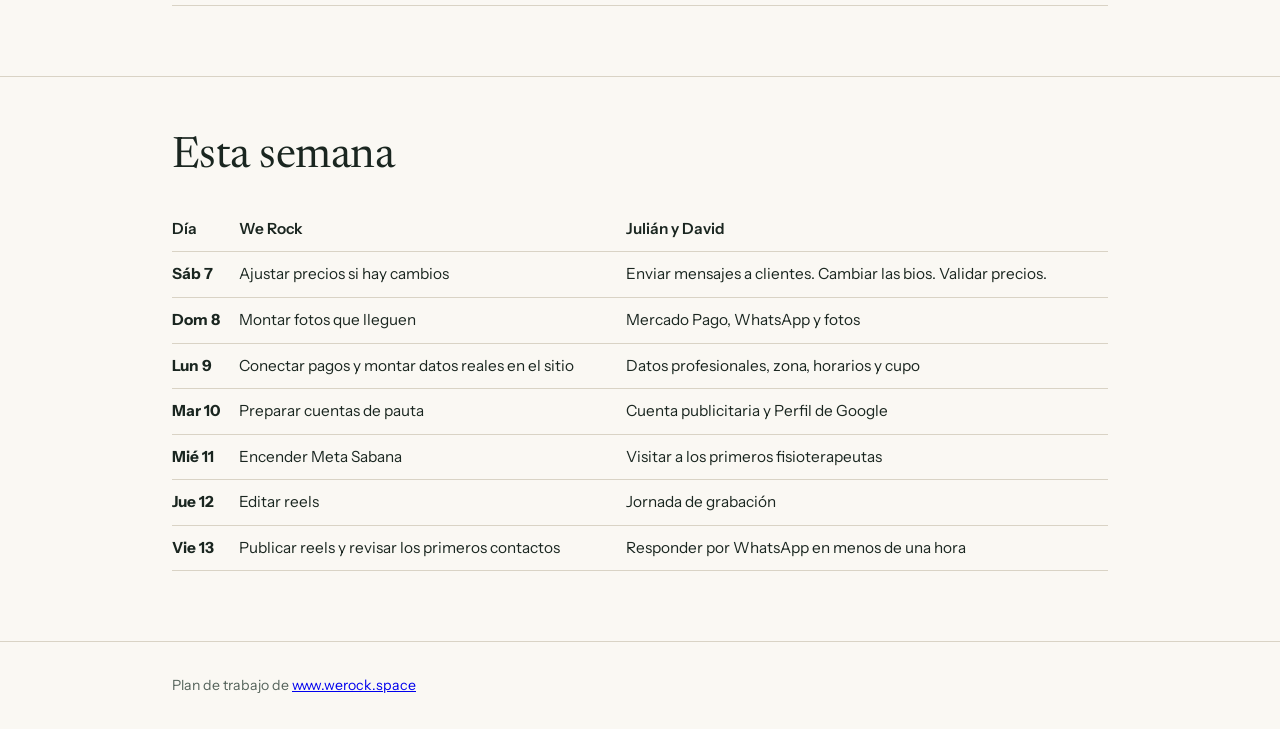
==== commit 56f7829f: "Pausa TACTO y centra el plan maestro en C1 Sabana Co-Authored-By: Claude Opus 5.5 <noreply@anthropic" ====
--- a/index.html
+++ b/index.html
@@ -10,6 +10,7 @@
 <link rel="preconnect" href="https://fonts.gstatic.com" crossorigin>
 <link href="https://fonts.googleapis.com/css2?family=Instrument+Sans:wght@400;600&family=Newsreader:ital,opsz,wght@0,6..72,300..500;1,6..72,300..500&display=swap" rel="stylesheet">
 <link rel="stylesheet" href="kit/kit.css">
+<style>.estado.pausa{background:#e9e6df;color:#5c5a52}</style>
 </head>
 <body>
 <div class="nav"><div class="wrap"><b>Chiru</b><a href="#pedidos">Lo que necesitamos</a><a href="#accesos">Links</a><a href="#tablero">Tablero</a><a href="#semana">Esta semana</a></div></div>
@@ -17,7 +18,7 @@
 <header class="portada"><div class="wrap">
   <p class="eyebrow">We Rock · Plan maestro</p>
   <h1>Todo Chiru, en <em>un solo lugar</em></h1>
-  <p>C1 en la Sabana y TACTO en Medellín. Aquí se publica cada entrega apenas está lista, y aquí se ve qué nos falta para seguir.</p>
+  <p>C1 en la Sabana es la prioridad y TACTO en Medellín queda en pausa. Aquí se publica cada entrega apenas está lista, y aquí se ve qué nos falta para seguir.</p>
   <div class="avance">
     <span id="avance-texto"></span>
     <div class="barra"><i id="avance-barra"></i></div>
@@ -28,17 +29,16 @@
 <main>
 <section id="pedidos"><div class="wrap">
   <h2>Lo que necesitamos de ustedes</h2>
-  <p class="suave">En orden de urgencia. TACTO abre inscripciones el lunes 9, así que los primeros mandan.</p>
+  <p class="suave">En orden de urgencia. Sin los primeros no se puede cobrar ni encender la pauta de C1.</p>
   <ol class="pedidos">
     
     <li><time>7 nov</time><div><b>Julián: validar precios de la membresía</b><small>Son propuesta de We Rock. Cualquier cambio se ajusta en minutos.</small></div></li>
-    <li><time>8 nov</time><div><b>David: conseguir cancha en Medellín</b><small>Para 60 personas, de 8:00 a. m. a 1:00 p. m., con espacio para dos canchas. Preguntar primero si un club la presta.</small></div></li>
     <li><time>8 nov</time><div><b>Julián: abrir Mercado Pago y dar el WhatsApp comercial</b><small>A su nombre. Sin esto no se puede cobrar ni encender pauta.</small></div></li>
     <li><time>8 nov</time><div><b>Julián: enviar fotos y videos que ya tenga</b><small>Lanzando, entrenando a alguien y un retrato. En calidad original, no capturas de Instagram.</small></div></li>
     <li><time>9 nov</time><div><b>Julián: confirmar datos profesionales</b><small>Título y universidad, papel en la Selección, atletas que se pueden nombrar.</small></div></li>
     <li><time>9 nov</time><div><b>Julián: zona de vivienda, horarios y cupo semanal</b><small>Define cómo agrupar las sesiones entre Chía, Cajicá y Sopó.</small></div></li>
     <li><time>10 nov</time><div><b>Julián: abrir la cuenta publicitaria y el Perfil de Google</b><small>Con su correo, dando acceso a We Rock.</small></div></li>
-    <li><time>12 nov</time><div><b>Julián y David: jornada de grabación</b><small>Seis reels y fotos para el sitio en una sola mañana.</small></div></li>
+    <li><time>12 nov</time><div><b>Julián: jornada de grabación</b><small>Tres reels de C1 y fotos para el sitio en una sola mañana.</small></div></li>
     <li><time>15 nov</time><div><b>Julián: definir dominio y hosting del sitio</b><small>Necesario para pasar a WordPress.</small></div></li>
   </ol>
 </div></section>
@@ -66,13 +66,13 @@
   <h2>Esta semana</h2>
   <div class="scroll"><table>
     <tr><th>Día</th><th>We Rock</th><th>Julián y David</th></tr>
-    <tr><td><b>Sáb 7</b></td><td>Ajustar precios y fecha</td><td>Enviar mensajes a clientes. Cambiar las bios. Validar precios.</td></tr>
-    <tr><td><b>Dom 8</b></td><td>Montar fotos que lleguen</td><td>Mercado Pago, WhatsApp y cancha</td></tr>
-    <tr><td><b>Lun 9</b></td><td>Conectar pagos. Publicar landing real. Encender pauta TACTO</td><td>Escribir a capitanes de club</td></tr>
+    <tr><td><b>Sáb 7</b></td><td>Ajustar precios si hay cambios</td><td>Enviar mensajes a clientes. Cambiar las bios. Validar precios.</td></tr>
+    <tr><td><b>Dom 8</b></td><td>Montar fotos que lleguen</td><td>Mercado Pago, WhatsApp y fotos</td></tr>
+    <tr><td><b>Lun 9</b></td><td>Conectar pagos y montar datos reales en el sitio</td><td>Datos profesionales, zona, horarios y cupo</td></tr>
     <tr><td><b>Mar 10</b></td><td>Preparar cuentas de pauta</td><td>Cuenta publicitaria y Perfil de Google</td></tr>
     <tr><td><b>Mié 11</b></td><td>Encender Meta Sabana</td><td>Visitar a los primeros fisioterapeutas</td></tr>
     <tr><td><b>Jue 12</b></td><td>Editar reels</td><td>Jornada de grabación</td></tr>
-    <tr><td><b>Vie 13</b></td><td>Revisar inscritos</td><td>Con menos de 20 inscritos, reforzar con capitanes.</td></tr>
+    <tr><td><b>Vie 13</b></td><td>Publicar reels y revisar los primeros contactos</td><td>Responder por WhatsApp en menos de una hora</td></tr>
   </table></div>
 </div></section>
 </main>
@@ -80,8 +80,8 @@
 <footer><div class="wrap">Plan de trabajo de <a href="https://www.werock.space">www.werock.space</a></div></footer>
 
 <script>
-/* Tablero: se actualiza aquí. Estados: hecho, curso, espera, luego */
-const ACTUALIZADO = '6 de noviembre de 2026';
+/* Tablero: se actualiza aquí. Estados: hecho, curso, espera, luego, pausa */
+const ACTUALIZADO = '7 de noviembre de 2026';
 const TABLERO = [
   ['Base', [
     ['Estrategia de los tres frentes', 'hecho', 'estrategia/'],
@@ -102,25 +102,25 @@
     ['Tema de WordPress y dominio', 'luego', ''],
     ['Google Ads encendido', 'luego', ''],
   ]],
-  ['TACTO Medellín', [
+  ['TACTO Medellín (en pausa)', [
     ['Demo de la landing', 'hecho', 'medellin/'],
     ['Mensajes a capitanes y grupos', 'hecho', 'kit/mensajes.html#medellin'],
     ['Carrusel e historias', 'hecho', 'kit/piezas.html'],
-    ['Fecha confirmada: sábado 21 de noviembre', 'hecho', ''],
-    ['Cancha confirmada', 'espera', ''],
-    ['Link de pago conectado', 'espera', ''],
-    ['Landing real publicada', 'luego', ''],
-    ['Pauta TACTO encendida', 'luego', ''],
-    ['Evento realizado', 'luego', ''],
+    ['Fecha por definir', 'pausa', ''],
+    ['Cancha confirmada', 'pausa', ''],
+    ['Link de pago conectado', 'pausa', ''],
+    ['Landing real publicada', 'pausa', ''],
+    ['Pauta TACTO encendida', 'pausa', ''],
+    ['Evento realizado', 'pausa', ''],
   ]],
 ];
-const NOMBRE = {hecho:'Hecho', curso:'En curso', espera:'Espera a ustedes', luego:'Más adelante'};
+const NOMBRE = {hecho:'Hecho', curso:'En curso', espera:'Espera a ustedes', luego:'Más adelante', pausa:'En pausa'};
 const filas = TABLERO.flatMap(([frente, items]) => [
   `<tr class="fila-frente"><td colspan="2">${frente}</td></tr>`,
   ...items.map(([t, e, l]) => `<tr><td>${l ? `<a href="${l}">${t}</a>` : t}</td><td><span class="estado ${e}">${NOMBRE[e]}</span></td></tr>`)
 ]);
 document.getElementById('tabla').innerHTML = filas.join('');
-const todos = TABLERO.flatMap(f => f[1]), listos = todos.filter(i => i[1] === 'hecho').length;
+const todos = TABLERO.flatMap(f => f[1]).filter(i => i[1] !== 'pausa'), listos = todos.filter(i => i[1] === 'hecho').length;
 document.getElementById('avance-texto').textContent = `${listos} de ${todos.length} entregas listas`;
 document.getElementById('avance-barra').style.width = (listos / todos.length * 100) + '%';
 document.getElementById('fecha').textContent = ACTUALIZADO;
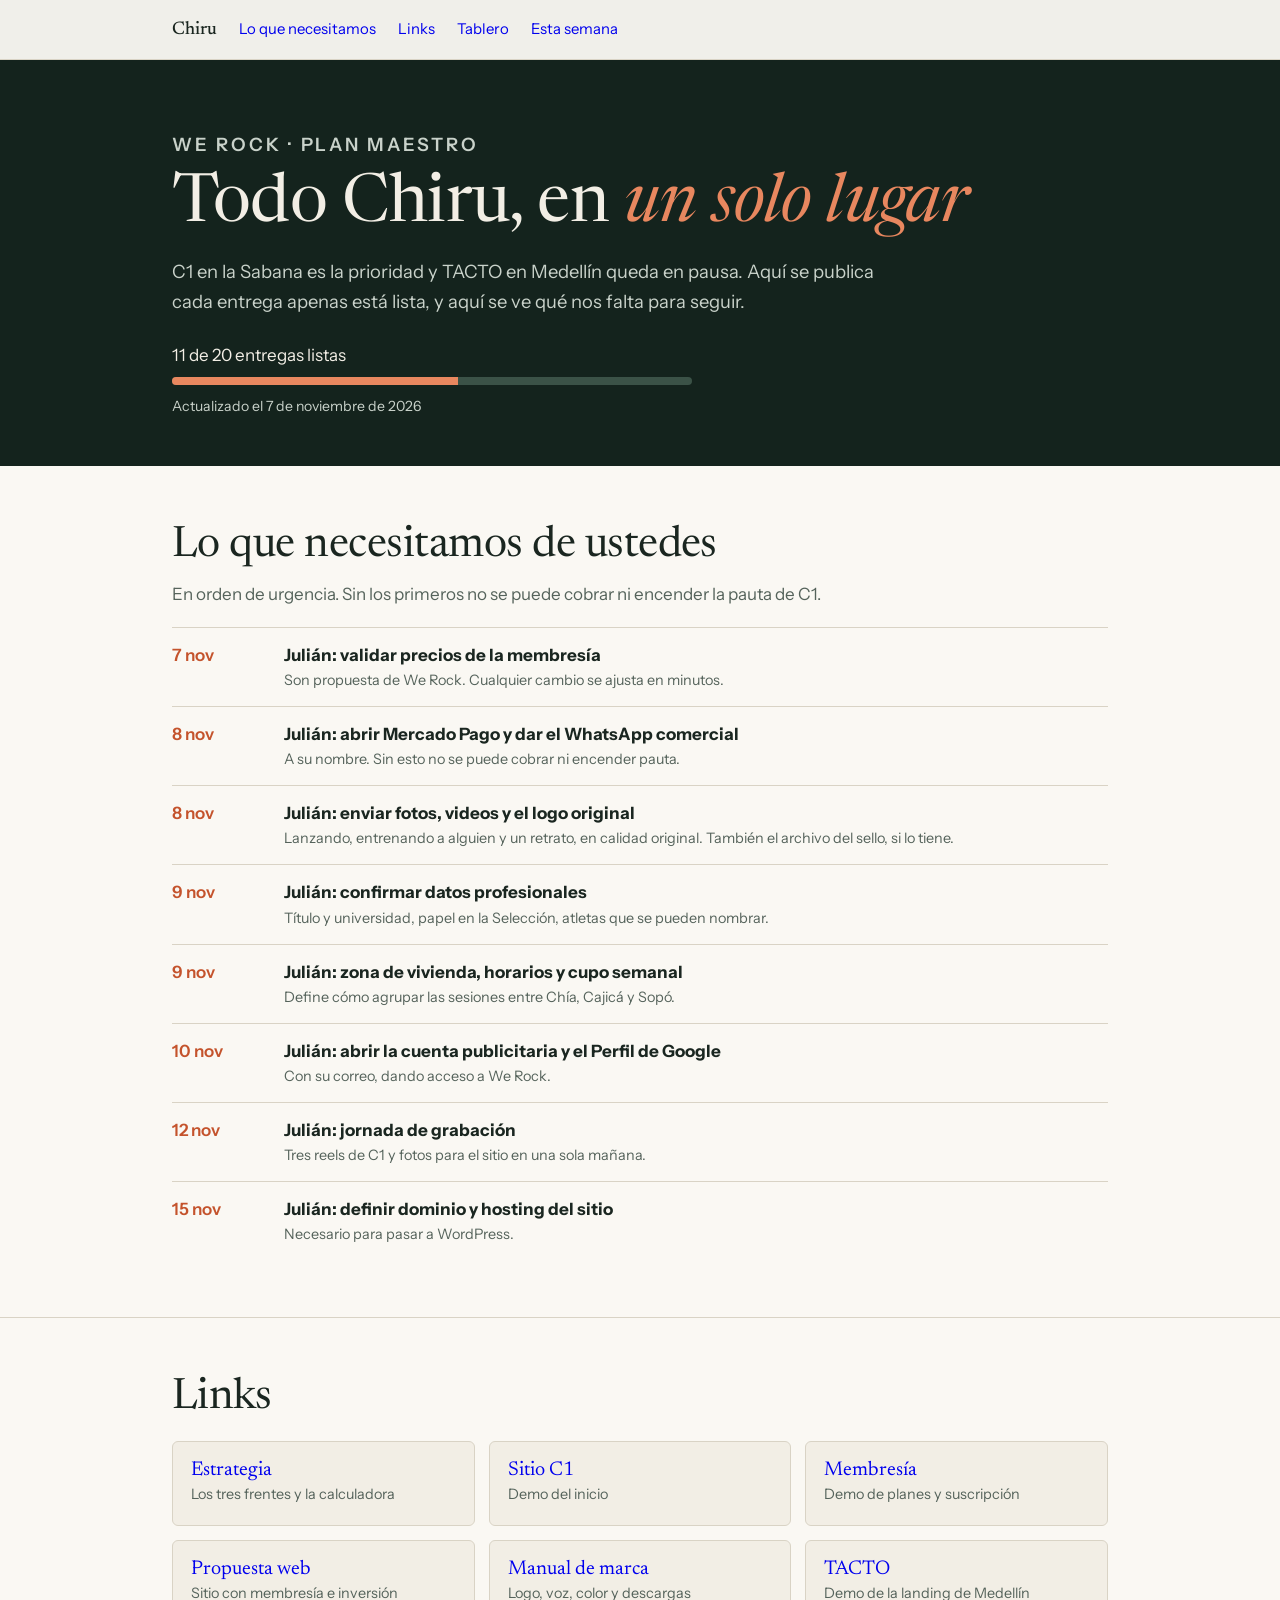
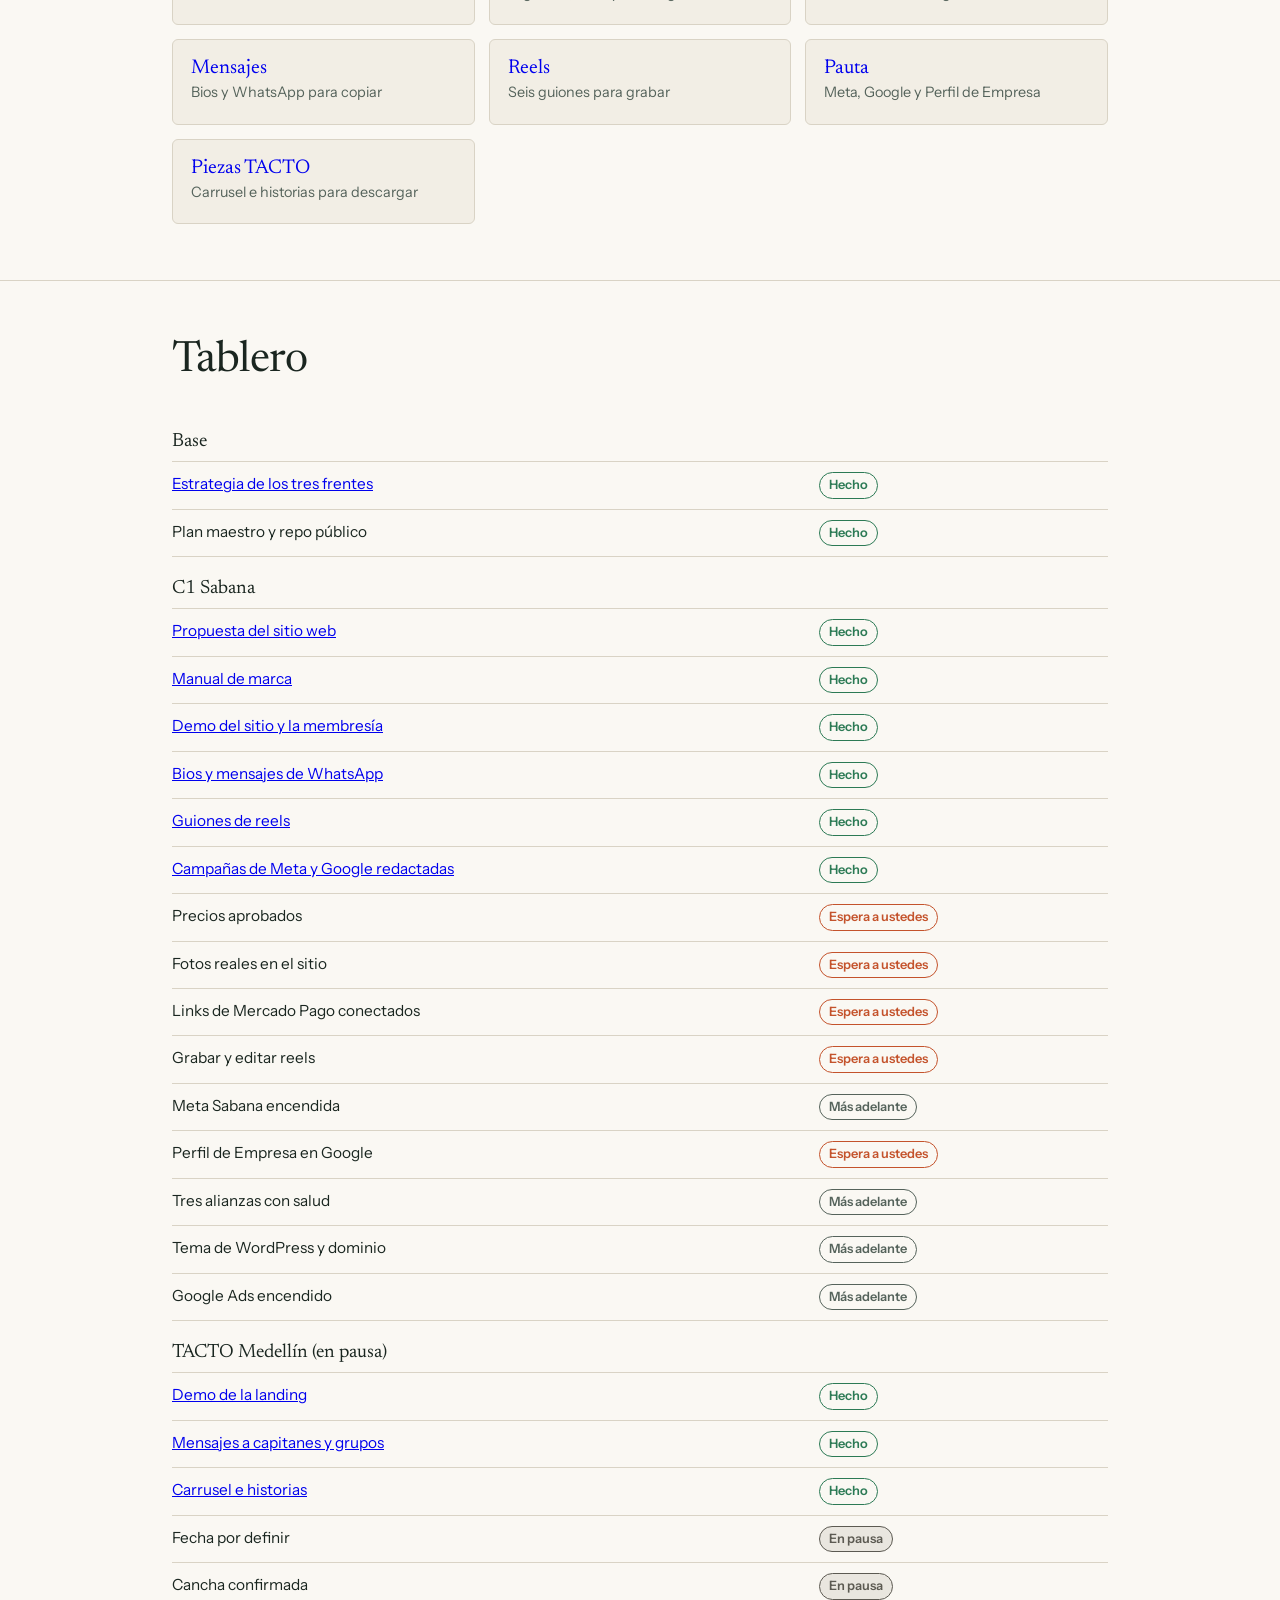
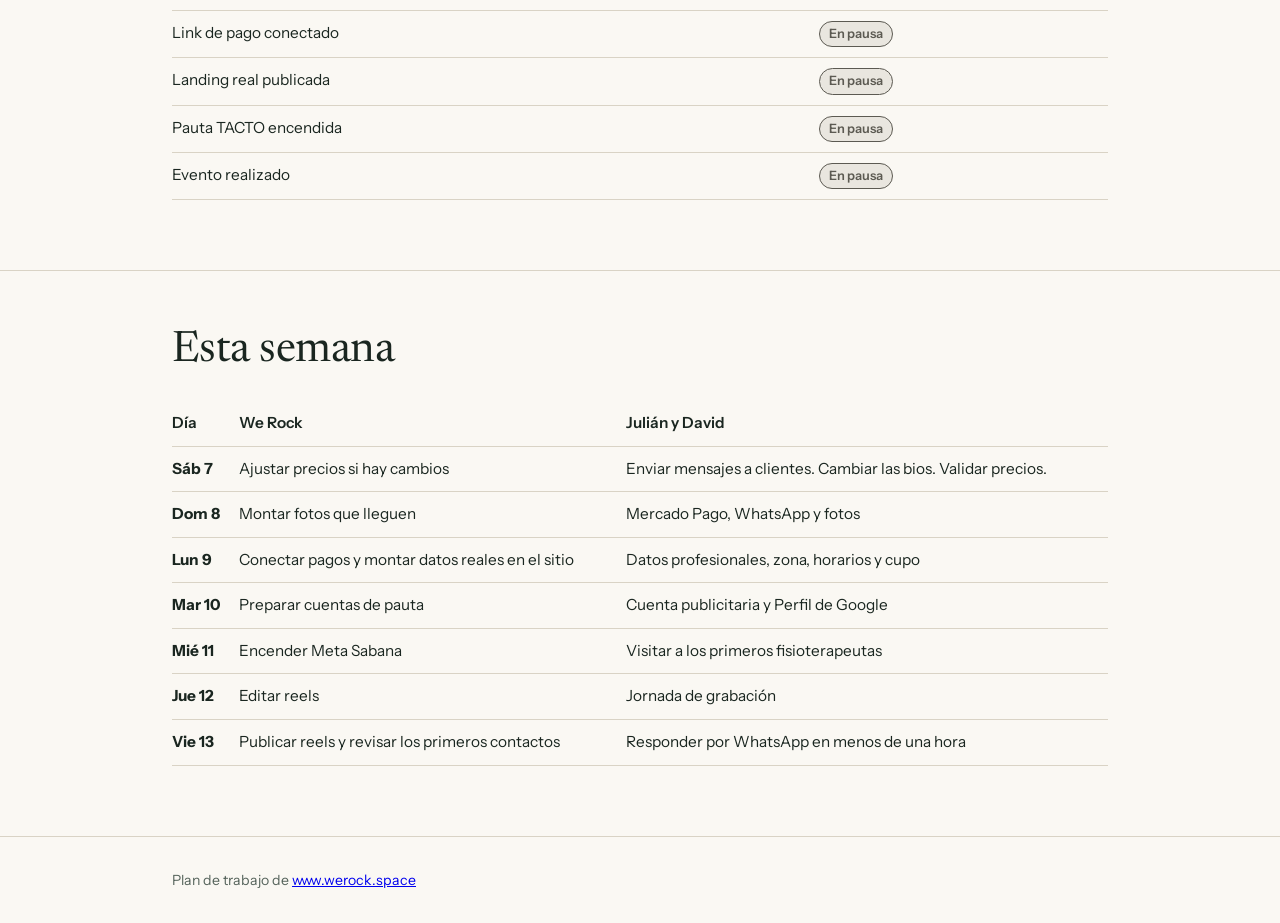
==== commit d5ee0b08: "Pasa la demo a la marca real de C1 y liga propuesta y manual Co-Authored-By: Claude Opus 5.5 <norepl" ====
--- a/index.html
+++ b/index.html
@@ -34,7 +34,7 @@
     
     <li><time>7 nov</time><div><b>Julián: validar precios de la membresía</b><small>Son propuesta de We Rock. Cualquier cambio se ajusta en minutos.</small></div></li>
     <li><time>8 nov</time><div><b>Julián: abrir Mercado Pago y dar el WhatsApp comercial</b><small>A su nombre. Sin esto no se puede cobrar ni encender pauta.</small></div></li>
-    <li><time>8 nov</time><div><b>Julián: enviar fotos y videos que ya tenga</b><small>Lanzando, entrenando a alguien y un retrato. En calidad original, no capturas de Instagram.</small></div></li>
+    <li><time>8 nov</time><div><b>Julián: enviar fotos, videos y el logo original</b><small>Lanzando, entrenando a alguien y un retrato, en calidad original. También el archivo del sello, si lo tiene.</small></div></li>
     <li><time>9 nov</time><div><b>Julián: confirmar datos profesionales</b><small>Título y universidad, papel en la Selección, atletas que se pueden nombrar.</small></div></li>
     <li><time>9 nov</time><div><b>Julián: zona de vivienda, horarios y cupo semanal</b><small>Define cómo agrupar las sesiones entre Chía, Cajicá y Sopó.</small></div></li>
     <li><time>10 nov</time><div><b>Julián: abrir la cuenta publicitaria y el Perfil de Google</b><small>Con su correo, dando acceso a We Rock.</small></div></li>
@@ -49,6 +49,8 @@
     <a href="estrategia/"><b>Estrategia</b><span>Los tres frentes y la calculadora</span></a>
     <a href="sitio/"><b>Sitio C1</b><span>Demo del inicio</span></a>
     <a href="sitio/membresia.html"><b>Membresía</b><span>Demo de planes y suscripción</span></a>
+    <a href="https://werockagencia.github.io/propuestas/chiru/"><b>Propuesta web</b><span>Sitio con membresía e inversión</span></a>
+    <a href="https://werockagencia.github.io/propuestas/chiru/marca/"><b>Manual de marca</b><span>Logo, voz, color y descargas</span></a>
     <a href="medellin/"><b>TACTO</b><span>Demo de la landing de Medellín</span></a>
     <a href="kit/mensajes.html"><b>Mensajes</b><span>Bios y WhatsApp para copiar</span></a>
     <a href="kit/reels.html"><b>Reels</b><span>Seis guiones para grabar</span></a>
@@ -88,6 +90,8 @@
     ['Plan maestro y repo público', 'hecho', ''],
   ]],
   ['C1 Sabana', [
+    ['Propuesta del sitio web', 'hecho', 'https://werockagencia.github.io/propuestas/chiru/'],
+    ['Manual de marca', 'hecho', 'https://werockagencia.github.io/propuestas/chiru/marca/'],
     ['Demo del sitio y la membresía', 'hecho', 'sitio/'],
     ['Bios y mensajes de WhatsApp', 'hecho', 'kit/mensajes.html'],
     ['Guiones de reels', 'hecho', 'kit/reels.html'],
